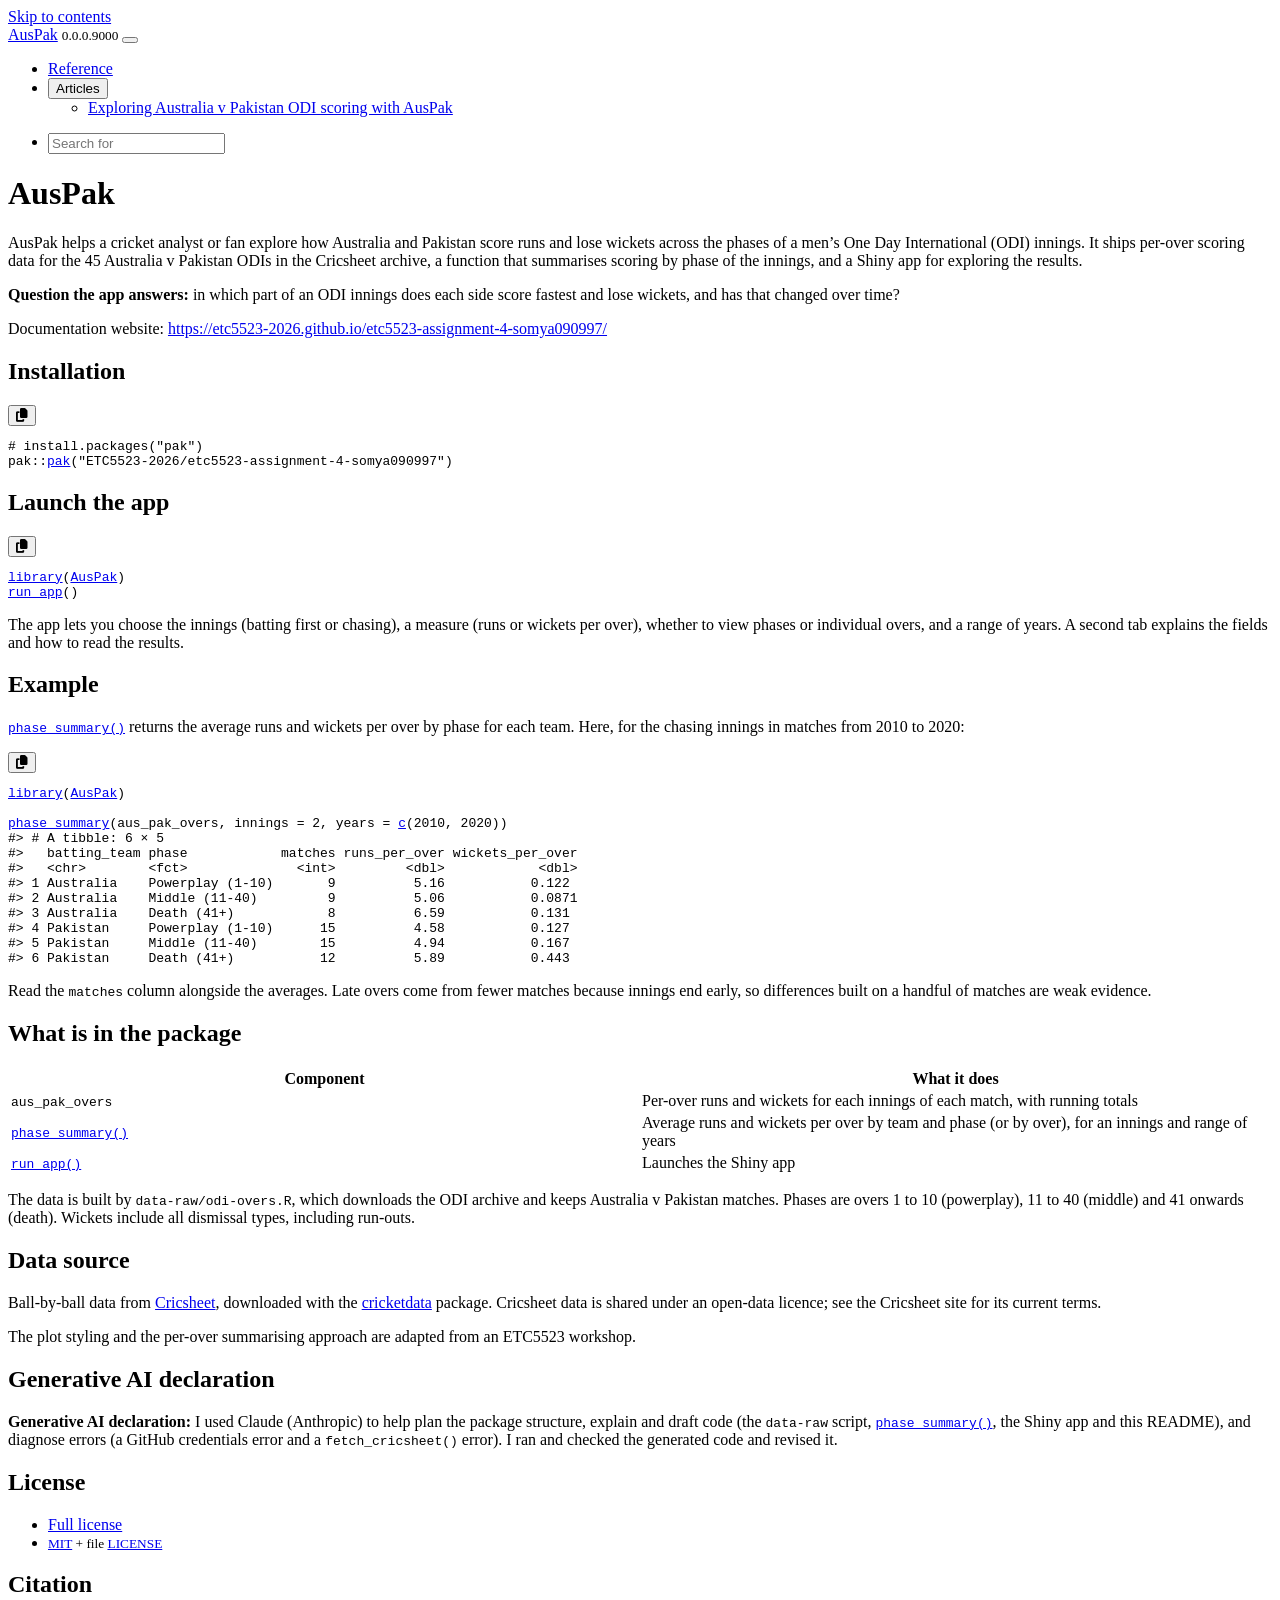
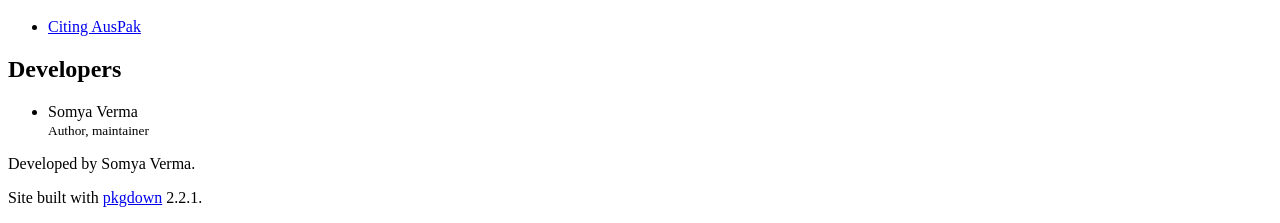
==== index.html @ 24e275f2 "Deploying to gh-pages from @ ETC5523-2026/etc5523-assignment-4-somya090997@083592e23fb018152711453fd" ====
<!DOCTYPE html>
<!-- Generated by pkgdown: do not edit by hand --><html lang="en">
<head>
<meta charset="UTF-8">
<meta http-equiv="X-UA-Compatible" content="IE=edge">
<meta name="viewport" content="width=device-width, initial-scale=1, shrink-to-fit=no">
<title>Explore Australia v Pakistan One Day International Cricket • AusPak</title>
<script src="deps/jquery-3.6.0/jquery-3.6.0.min.js"></script><meta name="viewport" content="width=device-width, initial-scale=1, shrink-to-fit=no">
<link href="deps/bootstrap-5.3.8/bootstrap.min.css" rel="stylesheet">
<script src="deps/bootstrap-5.3.8/bootstrap.bundle.min.js"></script><link href="deps/font-awesome-6.5.2/css/all.min.css" rel="stylesheet">
<link href="deps/font-awesome-6.5.2/css/v4-shims.min.css" rel="stylesheet">
<script src="deps/headroom-0.11.0/headroom.min.js"></script><script src="deps/headroom-0.11.0/jQuery.headroom.min.js"></script><script src="deps/bootstrap-toc-1.0.1/bootstrap-toc.min.js"></script><script src="deps/clipboard.js-2.0.11/clipboard.min.js"></script><script src="deps/search-1.0.0/autocomplete.jquery.min.js"></script><script src="deps/search-1.0.0/fuse.min.js"></script><script src="deps/search-1.0.0/mark.min.js"></script><!-- pkgdown --><script src="pkgdown.js"></script><meta property="og:title" content="Explore Australia v Pakistan One Day International Cricket">
<meta name="description" content="Provides per-over scoring data for men's one-day internationals between Australia and Pakistan, a function that summarises runs and wickets by phase of an innings, and a Shiny app for comparing the two teams.">
<meta property="og:description" content="Provides per-over scoring data for men's one-day internationals between Australia and Pakistan, a function that summarises runs and wickets by phase of an innings, and a Shiny app for comparing the two teams.">
</head>
<body>
    <a href="#main" class="visually-hidden-focusable">Skip to contents</a>


    <nav class="navbar navbar-expand-lg fixed-top bg-light" data-bs-theme="light" aria-label="Site navigation"><div class="container">

    <a class="navbar-brand me-2" href="index.html">AusPak</a>

    <small class="nav-text text-muted me-auto" data-bs-toggle="tooltip" data-bs-placement="bottom" title="">0.0.0.9000</small>


    <button class="navbar-toggler" type="button" data-bs-toggle="collapse" data-bs-target="#navbar" aria-controls="navbar" aria-expanded="false" aria-label="Toggle navigation">
      <span class="navbar-toggler-icon"></span>
    </button>

    <div id="navbar" class="collapse navbar-collapse ms-3">
      <ul class="navbar-nav me-auto">
<li class="nav-item"><a class="nav-link" href="reference/index.html">Reference</a></li>
<li class="nav-item dropdown">
  <button class="nav-link dropdown-toggle" type="button" id="dropdown-articles" data-bs-toggle="dropdown" aria-expanded="false" aria-haspopup="true">Articles</button>
  <ul class="dropdown-menu" aria-labelledby="dropdown-articles">
<li><a class="dropdown-item" href="articles/explore-aus-pak.html">Exploring Australia v Pakistan ODI scoring with AusPak</a></li>
  </ul>
</li>
      </ul>
<ul class="navbar-nav">
<li class="nav-item"><form class="form-inline" role="search">
 <input class="form-control" type="search" name="search-input" id="search-input" autocomplete="off" aria-label="Search site" placeholder="Search for" data-search-index="search.json">
</form></li>
      </ul>
</div>


  </div>
</nav><div class="container template-home">
<div class="row">
  <main id="main" class="col-md-9"><div class="section level1">
<div class="page-header"><h1 id="auspak">AusPak<a class="anchor" aria-label="anchor" href="#auspak"></a>
</h1></div>
<p>AusPak helps a cricket analyst or fan explore how Australia and Pakistan score runs and lose wickets across the phases of a men’s One Day International (ODI) innings. It ships per-over scoring data for the 45 Australia v Pakistan ODIs in the Cricsheet archive, a function that summarises scoring by phase of the innings, and a Shiny app for exploring the results.</p>
<p><strong>Question the app answers:</strong> in which part of an ODI innings does each side score fastest and lose wickets, and has that changed over time?</p>
<p>Documentation website: <a href="https://etc5523-2026.github.io/etc5523-assignment-4-somya090997/" class="uri">https://etc5523-2026.github.io/etc5523-assignment-4-somya090997/</a></p>
<div class="section level2">
<h2 id="installation">Installation<a class="anchor" aria-label="anchor" href="#installation"></a>
</h2>
<div class="sourceCode" id="cb1"><pre class="downlit sourceCode r">
<code class="sourceCode R"><span><span class="co"># install.packages("pak")</span></span>
<span><span class="fu">pak</span><span class="fu">::</span><span class="fu"><a href="https://pak.r-lib.org/reference/pak.html" class="external-link">pak</a></span><span class="op">(</span><span class="st">"ETC5523-2026/etc5523-assignment-4-somya090997"</span><span class="op">)</span></span></code></pre></div>
</div>
<div class="section level2">
<h2 id="launch-the-app">Launch the app<a class="anchor" aria-label="anchor" href="#launch-the-app"></a>
</h2>
<div class="sourceCode" id="cb2"><pre class="downlit sourceCode r">
<code class="sourceCode R"><span><span class="kw"><a href="https://rdrr.io/r/base/library.html" class="external-link">library</a></span><span class="op">(</span><span class="va"><a href="https://etc5523-2026.github.io/etc5523-assignment-4-somya090997/">AusPak</a></span><span class="op">)</span></span>
<span><span class="fu"><a href="reference/run_app.html">run_app</a></span><span class="op">(</span><span class="op">)</span></span></code></pre></div>
<p>The app lets you choose the innings (batting first or chasing), a measure (runs or wickets per over), whether to view phases or individual overs, and a range of years. A second tab explains the fields and how to read the results.</p>
</div>
<div class="section level2">
<h2 id="example">Example<a class="anchor" aria-label="anchor" href="#example"></a>
</h2>
<p><code><a href="reference/phase_summary.html">phase_summary()</a></code> returns the average runs and wickets per over by phase for each team. Here, for the chasing innings in matches from 2010 to 2020:</p>
<div class="sourceCode" id="cb3"><pre class="downlit sourceCode r">
<code class="sourceCode R"><span><span class="kw"><a href="https://rdrr.io/r/base/library.html" class="external-link">library</a></span><span class="op">(</span><span class="va"><a href="https://etc5523-2026.github.io/etc5523-assignment-4-somya090997/">AusPak</a></span><span class="op">)</span></span>
<span></span>
<span><span class="fu"><a href="reference/phase_summary.html">phase_summary</a></span><span class="op">(</span><span class="va">aus_pak_overs</span>, innings <span class="op">=</span> <span class="fl">2</span>, years <span class="op">=</span> <span class="fu"><a href="https://rdrr.io/r/base/c.html" class="external-link">c</a></span><span class="op">(</span><span class="fl">2010</span>, <span class="fl">2020</span><span class="op">)</span><span class="op">)</span></span>
<span><span class="co">#&gt; # A tibble: 6 × 5</span></span>
<span><span class="co">#&gt;   batting_team phase            matches runs_per_over wickets_per_over</span></span>
<span><span class="co">#&gt;   &lt;chr&gt;        &lt;fct&gt;              &lt;int&gt;         &lt;dbl&gt;            &lt;dbl&gt;</span></span>
<span><span class="co">#&gt; 1 Australia    Powerplay (1-10)       9          5.16           0.122 </span></span>
<span><span class="co">#&gt; 2 Australia    Middle (11-40)         9          5.06           0.0871</span></span>
<span><span class="co">#&gt; 3 Australia    Death (41+)            8          6.59           0.131 </span></span>
<span><span class="co">#&gt; 4 Pakistan     Powerplay (1-10)      15          4.58           0.127 </span></span>
<span><span class="co">#&gt; 5 Pakistan     Middle (11-40)        15          4.94           0.167 </span></span>
<span><span class="co">#&gt; 6 Pakistan     Death (41+)           12          5.89           0.443</span></span></code></pre></div>
<p>Read the <code>matches</code> column alongside the averages. Late overs come from fewer matches because innings end early, so differences built on a handful of matches are weak evidence.</p>
</div>
<div class="section level2">
<h2 id="what-is-in-the-package">What is in the package<a class="anchor" aria-label="anchor" href="#what-is-in-the-package"></a>
</h2>
<table class="table">
<colgroup>
<col width="50%">
<col width="50%">
</colgroup>
<thead><tr>
<th>Component</th>
<th>What it does</th>
</tr></thead>
<tbody>
<tr>
<td><code>aus_pak_overs</code></td>
<td>Per-over runs and wickets for each innings of each match, with running totals</td>
</tr>
<tr>
<td><code><a href="reference/phase_summary.html">phase_summary()</a></code></td>
<td>Average runs and wickets per over by team and phase (or by over), for an innings and range of years</td>
</tr>
<tr>
<td><code><a href="reference/run_app.html">run_app()</a></code></td>
<td>Launches the Shiny app</td>
</tr>
</tbody>
</table>
<p>The data is built by <code>data-raw/odi-overs.R</code>, which downloads the ODI archive and keeps Australia v Pakistan matches. Phases are overs 1 to 10 (powerplay), 11 to 40 (middle) and 41 onwards (death). Wickets include all dismissal types, including run-outs.</p>
</div>
<div class="section level2">
<h2 id="data-source">Data source<a class="anchor" aria-label="anchor" href="#data-source"></a>
</h2>
<p>Ball-by-ball data from <a href="https://cricsheet.org" class="external-link">Cricsheet</a>, downloaded with the <a href="https://pkg.robjhyndman.com/cricketdata/" class="external-link">cricketdata</a> package. Cricsheet data is shared under an open-data licence; see the Cricsheet site for its current terms.</p>
<p>The plot styling and the per-over summarising approach are adapted from an ETC5523 workshop.</p>
</div>
<div class="section level2">
<h2 id="generative-ai-declaration">Generative AI declaration<a class="anchor" aria-label="anchor" href="#generative-ai-declaration"></a>
</h2>
<p><strong>Generative AI declaration:</strong> I used Claude (Anthropic) to help plan the package structure, explain and draft code (the <code>data-raw</code> script, <code><a href="reference/phase_summary.html">phase_summary()</a></code>, the Shiny app and this README), and diagnose errors (a GitHub credentials error and a <code>fetch_cricsheet()</code> error). I ran and checked the generated code and revised it.</p>
</div>
</div>
  </main><aside class="col-md-3"><div class="license">
<h2 data-toc-skip>License</h2>
<ul class="list-unstyled">
<li><a href="LICENSE.html">Full license</a></li>
<li><small><a href="https://opensource.org/licenses/mit-license.php" class="external-link">MIT</a> + file <a href="LICENSE-text.html">LICENSE</a></small></li>
</ul>
</div>


<div class="citation">
<h2 data-toc-skip>Citation</h2>
<ul class="list-unstyled">
<li><a href="authors.html#citation">Citing AusPak</a></li>
</ul>
</div>

<div class="developers">
<h2 data-toc-skip>Developers</h2>
<ul class="list-unstyled">
<li>Somya Verma <br><small class="roles"> Author, maintainer </small>   </li>
</ul>
</div>



  </aside>
</div>


    <footer><div class="pkgdown-footer-left">
  <p>Developed by Somya Verma.</p>
</div>

<div class="pkgdown-footer-right">
  <p>Site built with <a href="https://pkgdown.r-lib.org/" class="external-link">pkgdown</a> 2.2.1.</p>
</div>

    </footer>
</div>





  </body>
</html>
---- deps/font-awesome-6.5.2/css/v4-shims.min.css ----
/*!
 * Font Awesome Free 6.5.2 by @fontawesome - https://fontawesome.com
 * License - https://fontawesome.com/license/free (Icons: CC BY 4.0, Fonts: SIL OFL 1.1, Code: MIT License)
 * Copyright 2024 Fonticons, Inc.
 */
.fa.fa-glass:before{content:"\f000"}.fa.fa-envelope-o{font-family:"Font Awesome 6 Free";font-weight:400}.fa.fa-envelope-o:before{content:"\f0e0"}.fa.fa-star-o{font-family:"Font Awesome 6 Free";font-weight:400}.fa.fa-star-o:before{content:"\f005"}.fa.fa-close:before,.fa.fa-remove:before{content:"\f00d"}.fa.fa-gear:before{content:"\f013"}.fa.fa-trash-o{font-family:"Font Awesome 6 Free";font-weight:400}.fa.fa-trash-o:before{content:"\f2ed"}.fa.fa-home:before{content:"\f015"}.fa.fa-file-o{font-family:"Font Awesome 6 Free";font-weight:400}.fa.fa-file-o:before{content:"\f15b"}.fa.fa-clock-o{font-family:"Font Awesome 6 Free";font-weight:400}.fa.fa-clock-o:before{content:"\f017"}.fa.fa-arrow-circle-o-down{font-family:"Font Awesome 6 Free";font-weight:400}.fa.fa-arrow-circle-o-down:before{content:"\f358"}.fa.fa-arrow-circle-o-up{font-family:"Font Awesome 6 Free";font-weight:400}.fa.fa-arrow-circle-o-up:before{content:"\f35b"}.fa.fa-play-circle-o{font-family:"Font Awesome 6 Free";font-weight:400}.fa.fa-play-circle-o:before{content:"\f144"}.fa.fa-repeat:before,.fa.fa-rotate-right:before{content:"\f01e"}.fa.fa-refresh:before{content:"\f021"}.fa.fa-list-alt{font-family:"Font Awesome 6 Free";font-weight:400}.fa.fa-list-alt:before{content:"\f022"}.fa.fa-dedent:before{content:"\f03b"}.fa.fa-video-camera:before{content:"\f03d"}.fa.fa-picture-o{font-family:"Font Awesome 6 Free";font-weight:400}.fa.fa-picture-o:before{content:"\f03e"}.fa.fa-photo{font-family:"Font Awesome 6 Free";font-weight:400}.fa.fa-photo:before{content:"\f03e"}.fa.fa-image{font-family:"Font Awesome 6 Free";font-weight:400}.fa.fa-image:before{content:"\f03e"}.fa.fa-map-marker:before{content:"\f3c5"}.fa.fa-pencil-square-o{font-family:"Font Awesome 6 Free";font-weight:400}.fa.fa-pencil-square-o:before{content:"\f044"}.fa.fa-edit{font-family:"Font Awesome 6 Free";font-weight:400}.fa.fa-edit:before{content:"\f044"}.fa.fa-share-square-o:before{content:"\f14d"}.fa.fa-check-square-o{font-family:"Font Awesome 6 Free";font-weight:400}.fa.fa-check-square-o:before{content:"\f14a"}.fa.fa-arrows:before{content:"\f0b2"}.fa.fa-times-circle-o{font-family:"Font Awesome 6 Free";font-weight:400}.fa.fa-times-circle-o:before{content:"\f057"}.fa.fa-check-circle-o{font-family:"Font Awesome 6 Free";font-weight:400}.fa.fa-check-circle-o:before{content:"\f058"}.fa.fa-mail-forward:before{content:"\f064"}.fa.fa-expand:before{content:"\f424"}.fa.fa-compress:before{content:"\f422"}.fa.fa-eye,.fa.fa-eye-slash{font-family:"Font Awesome 6 Free";font-weight:400}.fa.fa-warning:before{content:"\f071"}.fa.fa-calendar:before{content:"\f073"}.fa.fa-arrows-v:before{content:"\f338"}.fa.fa-arrows-h:before{content:"\f337"}.fa.fa-bar-chart-o:before,.fa.fa-bar-chart:before{content:"\e0e3"}.fa.fa-twitter-square{font-family:"Font Awesome 6 Brands";font-weight:400}.fa.fa-twitter-square:before{content:"\f081"}.fa.fa-facebook-square{font-family:"Font Awesome 6 Brands";font-weight:400}.fa.fa-facebook-square:before{content:"\f082"}.fa.fa-gears:before{content:"\f085"}.fa.fa-thumbs-o-up{font-family:"Font Awesome 6 Free";font-weight:400}.fa.fa-thumbs-o-up:before{content:"\f164"}.fa.fa-thumbs-o-down{font-family:"Font Awesome 6 Free";font-weight:400}.fa.fa-thumbs-o-down:before{content:"\f165"}.fa.fa-heart-o{font-family:"Font Awesome 6 Free";font-weight:400}.fa.fa-heart-o:before{content:"\f004"}.fa.fa-sign-out:before{content:"\f2f5"}.fa.fa-linkedin-square{font-family:"Font Awesome 6 Brands";font-weight:400}.fa.fa-linkedin-square:before{content:"\f08c"}.fa.fa-thumb-tack:before{content:"\f08d"}.fa.fa-external-link:before{content:"\f35d"}.fa.fa-sign-in:before{content:"\f2f6"}.fa.fa-github-square{font-family:"Font Awesome 6 Brands";font-weight:400}.fa.fa-github-square:before{content:"\f092"}.fa.fa-lemon-o{font-family:"Font Awesome 6 Free";font-weight:400}.fa.fa-lemon-o:before{content:"\f094"}.fa.fa-square-o{font-family:"Font Awesome 6 Free";font-weight:400}.fa.fa-square-o:before{content:"\f0c8"}.fa.fa-bookmark-o{font-family:"Font Awesome 6 Free";font-weight:400}.fa.fa-bookmark-o:before{content:"\f02e"}.fa.fa-facebook,.fa.fa-twitter{font-family:"Font Awesome 6 Brands";font-weight:400}.fa.fa-facebook:before{content:"\f39e"}.fa.fa-facebook-f{font-family:"Font Awesome 6 Brands";font-weight:400}.fa.fa-facebook-f:before{content:"\f39e"}.fa.fa-github{font-family:"Font Awesome 6 Brands";font-weight:400}.fa.fa-credit-card{font-family:"Font Awesome 6 Free";font-weight:400}.fa.fa-feed:before{content:"\f09e"}.fa.fa-hdd-o{font-family:"Font Awesome 6 Free";font-weight:400}.fa.fa-hdd-o:before{content:"\f0a0"}.fa.fa-hand-o-right{font-family:"Font Awesome 6 Free";font-weight:400}.fa.fa-hand-o-right:before{content:"\f0a4"}.fa.fa-hand-o-left{font-family:"Font Awesome 6 Free";font-weight:400}.fa.fa-hand-o-left:before{content:"\f0a5"}.fa.fa-hand-o-up{font-family:"Font Awesome 6 Free";font-weight:400}.fa.fa-hand-o-up:before{content:"\f0a6"}.fa.fa-hand-o-down{font-family:"Font Awesome 6 Free";font-weight:400}.fa.fa-hand-o-down:before{content:"\f0a7"}.fa.fa-globe:before{content:"\f57d"}.fa.fa-tasks:before{content:"\f828"}.fa.fa-arrows-alt:before{content:"\f31e"}.fa.fa-group:before{content:"\f0c0"}.fa.fa-chain:before{content:"\f0c1"}.fa.fa-cut:before{content:"\f0c4"}.fa.fa-files-o{font-family:"Font Awesome 6 Free";font-weight:400}.fa.fa-files-o:before{content:"\f0c5"}.fa.fa-floppy-o{font-family:"Font Awesome 6 Free";font-weight:400}.fa.fa-floppy-o:before{content:"\f0c7"}.fa.fa-save{font-family:"Font Awesome 6 Free";font-weight:400}.fa.fa-save:before{content:"\f0c7"}.fa.fa-navicon:before,.fa.fa-reorder:before{content:"\f0c9"}.fa.fa-magic:before{content:"\e2ca"}.fa.fa-pinterest,.fa.fa-pinterest-square{font-family:"Font Awesome 6 Brands";font-weight:400}.fa.fa-pinterest-square:before{content:"\f0d3"}.fa.fa-google-plus-square{font-family:"Font Awesome 6 Brands";font-weight:400}.fa.fa-google-plus-square:before{content:"\f0d4"}.fa.fa-google-plus{font-family:"Font Awesome 6 Brands";font-weight:400}.fa.fa-google-plus:before{content:"\f0d5"}.fa.fa-money:before{content:"\f3d1"}.fa.fa-unsorted:before{content:"\f0dc"}.fa.fa-sort-desc:before{content:"\f0dd"}.fa.fa-sort-asc:before{content:"\f0de"}.fa.fa-linkedin{font-family:"Font Awesome 6 Brands";font-weight:400}.fa.fa-linkedin:before{content:"\f0e1"}.fa.fa-rotate-left:before{content:"\f0e2"}.fa.fa-legal:before{content:"\f0e3"}.fa.fa-dashboard:before,.fa.fa-tachometer:before{content:"\f625"}.fa.fa-comment-o{font-family:"Font Awesome 6 Free";font-weight:400}.fa.fa-comment-o:before{content:"\f075"}.fa.fa-comments-o{font-family:"Font Awesome 6 Free";font-weight:400}.fa.fa-comments-o:before{content:"\f086"}.fa.fa-flash:before{content:"\f0e7"}.fa.fa-clipboard:before{content:"\f0ea"}.fa.fa-lightbulb-o{font-family:"Font Awesome 6 Free";font-weight:400}.fa.fa-lightbulb-o:before{content:"\f0eb"}.fa.fa-exchange:before{content:"\f362"}.fa.fa-cloud-download:before{content:"\f0ed"}.fa.fa-cloud-upload:before{content:"\f0ee"}.fa.fa-bell-o{font-family:"Font Awesome 6 Free";font-weight:400}.fa.fa-bell-o:before{content:"\f0f3"}.fa.fa-cutlery:before{content:"\f2e7"}.fa.fa-file-text-o{font-family:"Font Awesome 6 Free";font-weight:400}.fa.fa-file-text-o:before{content:"\f15c"}.fa.fa-building-o{font-family:"Font Awesome 6 Free";font-weight:400}.fa.fa-building-o:before{content:"\f1ad"}.fa.fa-hospital-o{font-family:"Font Awesome 6 Free";font-weight:400}.fa.fa-hospital-o:before{content:"\f0f8"}.fa.fa-tablet:before{content:"\f3fa"}.fa.fa-mobile-phone:before,.fa.fa-mobile:before{content:"\f3cd"}.fa.fa-circle-o{font-family:"Font Awesome 6 Free";font-weight:400}.fa.fa-circle-o:before{content:"\f111"}.fa.fa-mail-reply:before{content:"\f3e5"}.fa.fa-github-alt{font-family:"Font Awesome 6 Brands";font-weight:400}.fa.fa-folder-o{font-family:"Font Awesome 6 Free";font-weight:400}.fa.fa-folder-o:before{content:"\f07b"}.fa.fa-folder-open-o{font-family:"Font Awesome 6 Free";font-weight:400}.fa.fa-folder-open-o:before{content:"\f07c"}.fa.fa-smile-o{font-family:"Font Awesome 6 Free";font-weight:400}.fa.fa-smile-o:before{content:"\f118"}.fa.fa-frown-o{font-family:"Font Awesome 6 Free";font-weight:400}.fa.fa-frown-o:before{content:"\f119"}.fa.fa-meh-o{font-family:"Font Awesome 6 Free";font-weight:400}.fa.fa-meh-o:before{content:"\f11a"}.fa.fa-keyboard-o{font-family:"Font Awesome 6 Free";font-weight:400}.fa.fa-keyboard-o:before{content:"\f11c"}.fa.fa-flag-o{font-family:"Font Awesome 6 Free";font-weight:400}.fa.fa-flag-o:before{content:"\f024"}.fa.fa-mail-reply-all:before{content:"\f122"}.fa.fa-star-half-o{font-family:"Font Awesome 6 Free";font-weight:400}.fa.fa-star-half-o:before{content:"\f5c0"}.fa.fa-star-half-empty{font-family:"Font Awesome 6 Free";font-weight:400}.fa.fa-star-half-empty:before{content:"\f5c0"}.fa.fa-star-half-full{font-family:"Font Awesome 6 Free";font-weight:400}.fa.fa-star-half-full:before{content:"\f5c0"}.fa.fa-code-fork:before{content:"\f126"}.fa.fa-chain-broken:before,.fa.fa-unlink:before{content:"\f127"}.fa.fa-calendar-o{font-family:"Font Awesome 6 Free";font-weight:400}.fa.fa-calendar-o:before{content:"\f133"}.fa.fa-css3,.fa.fa-html5,.fa.fa-maxcdn{font-family:"Font Awesome 6 Brands";font-weight:400}.fa.fa-unlock-alt:before{content:"\f09c"}.fa.fa-minus-square-o{font-family:"Font Awesome 6 Free";font-weight:400}.fa.fa-minus-square-o:before{content:"\f146"}.fa.fa-level-up:before{content:"\f3bf"}.fa.fa-level-down:before{content:"\f3be"}.fa.fa-pencil-square:before{content:"\f14b"}.fa.fa-external-link-square:before{content:"\f360"}.fa.fa-compass{font-family:"Font Awesome 6 Free";font-weight:400}.fa.fa-caret-square-o-down{font-family:"Font Awesome 6 Free";font-weight:400}.fa.fa-caret-square-o-down:before{content:"\f150"}.fa.fa-toggle-down{font-family:"Font Awesome 6 Free";font-weight:400}.fa.fa-toggle-down:before{content:"\f150"}.fa.fa-caret-square-o-up{font-family:"Font Awesome 6 Free";font-weight:400}.fa.fa-caret-square-o-up:before{content:"\f151"}.fa.fa-toggle-up{font-family:"Font Awesome 6 Free";font-weight:400}.fa.fa-toggle-up:before{content:"\f151"}.fa.fa-caret-square-o-right{font-family:"Font Awesome 6 Free";font-weight:400}.fa.fa-caret-square-o-right:before{content:"\f152"}.fa.fa-toggle-right{font-family:"Font Awesome 6 Free";font-weight:400}.fa.fa-toggle-right:before{content:"\f152"}.fa.fa-eur:before,.fa.fa-euro:before{content:"\f153"}.fa.fa-gbp:before{content:"\f154"}.fa.fa-dollar:before,.fa.fa-usd:before{content:"\24"}.fa.fa-inr:before,.fa.fa-rupee:before{content:"\e1bc"}.fa.fa-cny:before,.fa.fa-jpy:before,.fa.fa-rmb:before,.fa.fa-yen:before{content:"\f157"}.fa.fa-rouble:before,.fa.fa-rub:before,.fa.fa-ruble:before{content:"\f158"}.fa.fa-krw:before,.fa.fa-won:before{content:"\f159"}.fa.fa-bitcoin,.fa.fa-btc{font-family:"Font Awesome 6 Brands";font-weight:400}.fa.fa-bitcoin:before{content:"\f15a"}.fa.fa-file-text:before{content:"\f15c"}.fa.fa-sort-alpha-asc:before{content:"\f15d"}.fa.fa-sort-alpha-desc:before{content:"\f881"}.fa.fa-sort-amount-asc:before{content:"\f884"}.fa.fa-sort-amount-desc:before{content:"\f160"}.fa.fa-sort-numeric-asc:before{content:"\f162"}.fa.fa-sort-numeric-desc:before{content:"\f886"}.fa.fa-youtube-square{font-family:"Font Awesome 6 Brands";font-weight:400}.fa.fa-youtube-square:before{content:"\f431"}.fa.fa-xing,.fa.fa-xing-square,.fa.fa-youtube{font-family:"Font Awesome 6 Brands";font-weight:400}.fa.fa-xing-square:before{content:"\f169"}.fa.fa-youtube-play{font-family:"Font Awesome 6 Brands";font-weight:400}.fa.fa-youtube-play:before{content:"\f167"}.fa.fa-adn,.fa.fa-bitbucket,.fa.fa-bitbucket-square,.fa.fa-dropbox,.fa.fa-flickr,.fa.fa-instagram,.fa.fa-stack-overflow{font-family:"Font Awesome 6 Brands";font-weight:400}.fa.fa-bitbucket-square:before{content:"\f171"}.fa.fa-tumblr,.fa.fa-tumblr-square{font-family:"Font Awesome 6 Brands";font-weight:400}.fa.fa-tumblr-square:before{content:"\f174"}.fa.fa-long-arrow-down:before{content:"\f309"}.fa.fa-long-arrow-up:before{content:"\f30c"}.fa.fa-long-arrow-left:before{content:"\f30a"}.fa.fa-long-arrow-right:before{content:"\f30b"}.fa.fa-android,.fa.fa-apple,.fa.fa-dribbble,.fa.fa-foursquare,.fa.fa-gittip,.fa.fa-gratipay,.fa.fa-linux,.fa.fa-skype,.fa.fa-trello,.fa.fa-windows{font-family:"Font Awesome 6 Brands";font-weight:400}.fa.fa-gittip:before{content:"\f184"}.fa.fa-sun-o{font-family:"Font Awesome 6 Free";font-weight:400}.fa.fa-sun-o:before{content:"\f185"}.fa.fa-moon-o{font-family:"Font Awesome 6 Free";font-weight:400}.fa.fa-moon-o:before{content:"\f186"}.fa.fa-pagelines,.fa.fa-renren,.fa.fa-stack-exchange,.fa.fa-vk,.fa.fa-weibo{font-family:"Font Awesome 6 Brands";font-weight:400}.fa.fa-arrow-circle-o-right{font-family:"Font Awesome 6 Free";font-weight:400}.fa.fa-arrow-circle-o-right:before{content:"\f35a"}.fa.fa-arrow-circle-o-left{font-family:"Font Awesome 6 Free";font-weight:400}.fa.fa-arrow-circle-o-left:before{content:"\f359"}.fa.fa-caret-square-o-left{font-family:"Font Awesome 6 Free";font-weight:400}.fa.fa-caret-square-o-left:before{content:"\f191"}.fa.fa-toggle-left{font-family:"Font Awesome 6 Free";font-weight:400}.fa.fa-toggle-left:before{content:"\f191"}.fa.fa-dot-circle-o{font-family:"Font Awesome 6 Free";font-weight:400}.fa.fa-dot-circle-o:before{content:"\f192"}.fa.fa-vimeo-square{font-family:"Font Awesome 6 Brands";font-weight:400}.fa.fa-vimeo-square:before{content:"\f194"}.fa.fa-try:before,.fa.fa-turkish-lira:before{content:"\e2bb"}.fa.fa-plus-square-o{font-family:"Font Awesome 6 Free";font-weight:400}.fa.fa-plus-square-o:before{content:"\f0fe"}.fa.fa-openid,.fa.fa-slack,.fa.fa-wordpress{font-family:"Font Awesome 6 Brands";font-weight:400}.fa.fa-bank:before,.fa.fa-institution:before{content:"\f19c"}.fa.fa-mortar-board:before{content:"\f19d"}.fa.fa-google,.fa.fa-reddit,.fa.fa-reddit-square,.fa.fa-yahoo{font-family:"Font Awesome 6 Brands";font-weight:400}.fa.fa-reddit-square:before{content:"\f1a2"}.fa.fa-behance,.fa.fa-behance-square,.fa.fa-delicious,.fa.fa-digg,.fa.fa-drupal,.fa.fa-joomla,.fa.fa-pied-piper-alt,.fa.fa-pied-piper-pp,.fa.fa-stumbleupon,.fa.fa-stumbleupon-circle{font-family:"Font Awesome 6 Brands";font-weight:400}.fa.fa-behance-square:before{content:"\f1b5"}.fa.fa-steam,.fa.fa-steam-square{font-family:"Font Awesome 6 Brands";font-weight:400}.fa.fa-steam-square:before{content:"\f1b7"}.fa.fa-automobile:before{content:"\f1b9"}.fa.fa-cab:before{content:"\f1ba"}.fa.fa-deviantart,.fa.fa-soundcloud,.fa.fa-spotify{font-family:"Font Awesome 6 Brands";font-weight:400}.fa.fa-file-pdf-o{font-family:"Font Awesome 6 Free";font-weight:400}.fa.fa-file-pdf-o:before{content:"\f1c1"}.fa.fa-file-word-o{font-family:"Font Awesome 6 Free";font-weight:400}.fa.fa-file-word-o:before{content:"\f1c2"}.fa.fa-file-excel-o{font-family:"Font Awesome 6 Free";font-weight:400}.fa.fa-file-excel-o:before{content:"\f1c3"}.fa.fa-file-powerpoint-o{font-family:"Font Awesome 6 Free";font-weight:400}.fa.fa-file-powerpoint-o:before{content:"\f1c4"}.fa.fa-file-image-o{font-family:"Font Awesome 6 Free";font-weight:400}.fa.fa-file-image-o:before{content:"\f1c5"}.fa.fa-file-photo-o{font-family:"Font Awesome 6 Free";font-weight:400}.fa.fa-file-photo-o:before{content:"\f1c5"}.fa.fa-file-picture-o{font-family:"Font Awesome 6 Free";font-weight:400}.fa.fa-file-picture-o:before{content:"\f1c5"}.fa.fa-file-archive-o{font-family:"Font Awesome 6 Free";font-weight:400}.fa.fa-file-archive-o:before{content:"\f1c6"}.fa.fa-file-zip-o{font-family:"Font Awesome 6 Free";font-weight:400}.fa.fa-file-zip-o:before{content:"\f1c6"}.fa.fa-file-audio-o{font-family:"Font Awesome 6 Free";font-weight:400}.fa.fa-file-audio-o:before{content:"\f1c7"}.fa.fa-file-sound-o{font-family:"Font Awesome 6 Free";font-weight:400}.fa.fa-file-sound-o:before{content:"\f1c7"}.fa.fa-file-video-o{font-family:"Font Awesome 6 Free";font-weight:400}.fa.fa-file-video-o:before{content:"\f1c8"}.fa.fa-file-movie-o{font-family:"Font Awesome 6 Free";font-weight:400}.fa.fa-file-movie-o:before{content:"\f1c8"}.fa.fa-file-code-o{font-family:"Font Awesome 6 Free";font-weight:400}.fa.fa-file-code-o:before{content:"\f1c9"}.fa.fa-codepen,.fa.fa-jsfiddle,.fa.fa-vine{font-family:"Font Awesome 6 Brands";font-weight:400}.fa.fa-life-bouy:before,.fa.fa-life-buoy:before,.fa.fa-life-saver:before,.fa.fa-support:before{content:"\f1cd"}.fa.fa-circle-o-notch:before{content:"\f1ce"}.fa.fa-ra,.fa.fa-rebel{font-family:"Font Awesome 6 Brands";font-weight:400}.fa.fa-ra:before{content:"\f1d0"}.fa.fa-resistance{font-family:"Font Awesome 6 Brands";font-weight:400}.fa.fa-resistance:before{content:"\f1d0"}.fa.fa-empire,.fa.fa-ge{font-family:"Font Awesome 6 Brands";font-weight:400}.fa.fa-ge:before{content:"\f1d1"}.fa.fa-git-square{font-family:"Font Awesome 6 Brands";font-weight:400}.fa.fa-git-square:before{content:"\f1d2"}.fa.fa-git,.fa.fa-hacker-news,.fa.fa-y-combinator-square{font-family:"Font Awesome 6 Brands";font-weight:400}.fa.fa-y-combinator-square:before{content:"\f1d4"}.fa.fa-yc-square{font-family:"Font Awesome 6 Brands";font-weight:400}.fa.fa-yc-square:before{content:"\f1d4"}.fa.fa-qq,.fa.fa-tencent-weibo,.fa.fa-wechat,.fa.fa-weixin{font-family:"Font Awesome 6 Brands";font-weight:400}.fa.fa-wechat:before{content:"\f1d7"}.fa.fa-send:before{content:"\f1d8"}.fa.fa-paper-plane-o{font-family:"Font Awesome 6 Free";font-weight:400}.fa.fa-paper-plane-o:before{content:"\f1d8"}.fa.fa-send-o{font-family:"Font Awesome 6 Free";font-weight:400}.fa.fa-send-o:before{content:"\f1d8"}.fa.fa-circle-thin{font-family:"Font Awesome 6 Free";font-weight:400}.fa.fa-circle-thin:before{content:"\f111"}.fa.fa-header:before{content:"\f1dc"}.fa.fa-futbol-o{font-family:"Font Awesome 6 Free";font-weight:400}.fa.fa-futbol-o:before{content:"\f1e3"}.fa.fa-soccer-ball-o{font-family:"Font Awesome 6 Free";font-weight:400}.fa.fa-soccer-ball-o:before{content:"\f1e3"}.fa.fa-slideshare,.fa.fa-twitch,.fa.fa-yelp{font-family:"Font Awesome 6 Brands";font-weight:400}.fa.fa-newspaper-o{font-family:"Font Awesome 6 Free";font-weight:400}.fa.fa-newspaper-o:before{content:"\f1ea"}.fa.fa-cc-amex,.fa.fa-cc-discover,.fa.fa-cc-mastercard,.fa.fa-cc-paypal,.fa.fa-cc-stripe,.fa.fa-cc-visa,.fa.fa-google-wallet,.fa.fa-paypal{font-family:"Font Awesome 6 Brands";font-weight:400}.fa.fa-bell-slash-o{font-family:"Font Awesome 6 Free";font-weight:400}.fa.fa-bell-slash-o:before{content:"\f1f6"}.fa.fa-trash:before{content:"\f2ed"}.fa.fa-copyright{font-family:"Font Awesome 6 Free";font-weight:400}.fa.fa-eyedropper:before{content:"\f1fb"}.fa.fa-area-chart:before{content:"\f1fe"}.fa.fa-pie-chart:before{content:"\f200"}.fa.fa-line-chart:before{content:"\f201"}.fa.fa-lastfm,.fa.fa-lastfm-square{font-family:"Font Awesome 6 Brands";font-weight:400}.fa.fa-lastfm-square:before{content:"\f203"}.fa.fa-angellist,.fa.fa-ioxhost{font-family:"Font Awesome 6 Brands";font-weight:400}.fa.fa-cc{font-family:"Font Awesome 6 Free";font-weight:400}.fa.fa-cc:before{content:"\f20a"}.fa.fa-ils:before,.fa.fa-shekel:before,.fa.fa-sheqel:before{content:"\f20b"}.fa.fa-buysellads,.fa.fa-connectdevelop,.fa.fa-dashcube,.fa.fa-forumbee,.fa.fa-leanpub,.fa.fa-sellsy,.fa.fa-shirtsinbulk,.fa.fa-simplybuilt,.fa.fa-skyatlas{font-family:"Font Awesome 6 Brands";font-weight:400}.fa.fa-diamond{font-family:"Font Awesome 6 Free";font-weight:400}.fa.fa-diamond:before{content:"\f3a5"}.fa.fa-intersex:before,.fa.fa-transgender:before{content:"\f224"}.fa.fa-transgender-alt:before{content:"\f225"}.fa.fa-facebook-official{font-family:"Font Awesome 6 Brands";font-weight:400}.fa.fa-facebook-official:before{content:"\f09a"}.fa.fa-pinterest-p,.fa.fa-whatsapp{font-family:"Font Awesome 6 Brands";font-weight:400}.fa.fa-hotel:before{content:"\f236"}.fa.fa-medium,.fa.fa-viacoin,.fa.fa-y-combinator,.fa.fa-yc{font-family:"Font Awesome 6 Brands";font-weight:400}.fa.fa-yc:before{content:"\f23b"}.fa.fa-expeditedssl,.fa.fa-opencart,.fa.fa-optin-monster{font-family:"Font Awesome 6 Brands";font-weight:400}.fa.fa-battery-4:before,.fa.fa-battery:before{content:"\f240"}.fa.fa-battery-3:before{content:"\f241"}.fa.fa-battery-2:before{content:"\f242"}.fa.fa-battery-1:before{content:"\f243"}.fa.fa-battery-0:before{content:"\f244"}.fa.fa-object-group,.fa.fa-object-ungroup,.fa.fa-sticky-note-o{font-family:"Font Awesome 6 Free";font-weight:400}.fa.fa-sticky-note-o:before{content:"\f249"}.fa.fa-cc-diners-club,.fa.fa-cc-jcb{font-family:"Font Awesome 6 Brands";font-weight:400}.fa.fa-clone{font-family:"Font Awesome 6 Free";font-weight:400}.fa.fa-hourglass-o:before{content:"\f254"}.fa.fa-hourglass-1:before{content:"\f251"}.fa.fa-hourglass-2:before{content:"\f252"}.fa.fa-hourglass-3:before{content:"\f253"}.fa.fa-hand-rock-o{font-family:"Font Awesome 6 Free";font-weight:400}.fa.fa-hand-rock-o:before{content:"\f255"}.fa.fa-hand-grab-o{font-family:"Font Awesome 6 Free";font-weight:400}.fa.fa-hand-grab-o:before{content:"\f255"}.fa.fa-hand-paper-o{font-family:"Font Awesome 6 Free";font-weight:400}.fa.fa-hand-paper-o:before{content:"\f256"}.fa.fa-hand-stop-o{font-family:"Font Awesome 6 Free";font-weight:400}.fa.fa-hand-stop-o:before{content:"\f256"}.fa.fa-hand-scissors-o{font-family:"Font Awesome 6 Free";font-weight:400}.fa.fa-hand-scissors-o:before{content:"\f257"}.fa.fa-hand-lizard-o{font-family:"Font Awesome 6 Free";font-weight:400}.fa.fa-hand-lizard-o:before{content:"\f258"}.fa.fa-hand-spock-o{font-family:"Font Awesome 6 Free";font-weight:400}.fa.fa-hand-spock-o:before{content:"\f259"}.fa.fa-hand-pointer-o{font-family:"Font Awesome 6 Free";font-weight:400}.fa.fa-hand-pointer-o:before{content:"\f25a"}.fa.fa-hand-peace-o{font-family:"Font Awesome 6 Free";font-weight:400}.fa.fa-hand-peace-o:before{content:"\f25b"}.fa.fa-registered{font-family:"Font Awesome 6 Free";font-weight:400}.fa.fa-creative-commons,.fa.fa-gg,.fa.fa-gg-circle,.fa.fa-odnoklassniki,.fa.fa-odnoklassniki-square{font-family:"Font Awesome 6 Brands";font-weight:400}.fa.fa-odnoklassniki-square:before{content:"\f264"}.fa.fa-chrome,.fa.fa-firefox,.fa.fa-get-pocket,.fa.fa-internet-explorer,.fa.fa-opera,.fa.fa-safari,.fa.fa-wikipedia-w{font-family:"Font Awesome 6 Brands";font-weight:400}.fa.fa-television:before{content:"\f26c"}.fa.fa-500px,.fa.fa-amazon,.fa.fa-contao{font-family:"Font Awesome 6 Brands";font-weight:400}.fa.fa-calendar-plus-o{font-family:"Font Awesome 6 Free";font-weight:400}.fa.fa-calendar-plus-o:before{content:"\f271"}.fa.fa-calendar-minus-o{font-family:"Font Awesome 6 Free";font-weight:400}.fa.fa-calendar-minus-o:before{content:"\f272"}.fa.fa-calendar-times-o{font-family:"Font Awesome 6 Free";font-weight:400}.fa.fa-calendar-times-o:before{content:"\f273"}.fa.fa-calendar-check-o{font-family:"Font Awesome 6 Free";font-weight:400}.fa.fa-calendar-check-o:before{content:"\f274"}.fa.fa-map-o{font-family:"Font Awesome 6 Free";font-weight:400}.fa.fa-map-o:before{content:"\f279"}.fa.fa-commenting:before{content:"\f4ad"}.fa.fa-commenting-o{font-family:"Font Awesome 6 Free";font-weight:400}.fa.fa-commenting-o:before{content:"\f4ad"}.fa.fa-houzz,.fa.fa-vimeo{font-family:"Font Awesome 6 Brands";font-weight:400}.fa.fa-vimeo:before{content:"\f27d"}.fa.fa-black-tie,.fa.fa-edge,.fa.fa-fonticons,.fa.fa-reddit-alien{font-family:"Font Awesome 6 Brands";font-weight:400}.fa.fa-credit-card-alt:before{content:"\f09d"}.fa.fa-codiepie,.fa.fa-fort-awesome,.fa.fa-mixcloud,.fa.fa-modx,.fa.fa-product-hunt,.fa.fa-scribd,.fa.fa-usb{font-family:"Font Awesome 6 Brands";font-weight:400}.fa.fa-pause-circle-o{font-family:"Font Awesome 6 Free";font-weight:400}.fa.fa-pause-circle-o:before{content:"\f28b"}.fa.fa-stop-circle-o{font-family:"Font Awesome 6 Free";font-weight:400}.fa.fa-stop-circle-o:before{content:"\f28d"}.fa.fa-bluetooth,.fa.fa-bluetooth-b,.fa.fa-envira,.fa.fa-gitlab,.fa.fa-wheelchair-alt,.fa.fa-wpbeginner,.fa.fa-wpforms{font-family:"Font Awesome 6 Brands";font-weight:400}.fa.fa-wheelchair-alt:before{content:"\f368"}.fa.fa-question-circle-o{font-family:"Font Awesome 6 Free";font-weight:400}.fa.fa-question-circle-o:before{content:"\f059"}.fa.fa-volume-control-phone:before{content:"\f2a0"}.fa.fa-asl-interpreting:before{content:"\f2a3"}.fa.fa-deafness:before,.fa.fa-hard-of-hearing:before{content:"\f2a4"}.fa.fa-glide,.fa.fa-glide-g{font-family:"Font Awesome 6 Brands";font-weight:400}.fa.fa-signing:before{content:"\f2a7"}.fa.fa-viadeo,.fa.fa-viadeo-square{font-family:"Font Awesome 6 Brands";font-weight:400}.fa.fa-viadeo-square:before{content:"\f2aa"}.fa.fa-snapchat,.fa.fa-snapchat-ghost{font-family:"Font Awesome 6 Brands";font-weight:400}.fa.fa-snapchat-ghost:before{content:"\f2ab"}.fa.fa-snapchat-square{font-family:"Font Awesome 6 Brands";font-weight:400}.fa.fa-snapchat-square:before{content:"\f2ad"}.fa.fa-first-order,.fa.fa-google-plus-official,.fa.fa-pied-piper,.fa.fa-themeisle,.fa.fa-yoast{font-family:"Font Awesome 6 Brands";font-weight:400}.fa.fa-google-plus-official:before{content:"\f2b3"}.fa.fa-google-plus-circle{font-family:"Font Awesome 6 Brands";font-weight:400}.fa.fa-google-plus-circle:before{content:"\f2b3"}.fa.fa-fa,.fa.fa-font-awesome{font-family:"Font Awesome 6 Brands";font-weight:400}.fa.fa-fa:before{content:"\f2b4"}.fa.fa-handshake-o{font-family:"Font Awesome 6 Free";font-weight:400}.fa.fa-handshake-o:before{content:"\f2b5"}.fa.fa-envelope-open-o{font-family:"Font Awesome 6 Free";font-weight:400}.fa.fa-envelope-open-o:before{content:"\f2b6"}.fa.fa-linode{font-family:"Font Awesome 6 Brands";font-weight:400}.fa.fa-address-book-o{font-family:"Font Awesome 6 Free";font-weight:400}.fa.fa-address-book-o:before{content:"\f2b9"}.fa.fa-vcard:before{content:"\f2bb"}.fa.fa-address-card-o{font-family:"Font Awesome 6 Free";font-weight:400}.fa.fa-address-card-o:before{content:"\f2bb"}.fa.fa-vcard-o{font-family:"Font Awesome 6 Free";font-weight:400}.fa.fa-vcard-o:before{content:"\f2bb"}.fa.fa-user-circle-o{font-family:"Font Awesome 6 Free";font-weight:400}.fa.fa-user-circle-o:before{content:"\f2bd"}.fa.fa-user-o{font-family:"Font Awesome 6 Free";font-weight:400}.fa.fa-user-o:before{content:"\f007"}.fa.fa-id-badge{font-family:"Font Awesome 6 Free";font-weight:400}.fa.fa-drivers-license:before{content:"\f2c2"}.fa.fa-id-card-o{font-family:"Font Awesome 6 Free";font-weight:400}.fa.fa-id-card-o:before{content:"\f2c2"}.fa.fa-drivers-license-o{font-family:"Font Awesome 6 Free";font-weight:400}.fa.fa-drivers-license-o:before{content:"\f2c2"}.fa.fa-free-code-camp,.fa.fa-quora,.fa.fa-telegram{font-family:"Font Awesome 6 Brands";font-weight:400}.fa.fa-thermometer-4:before,.fa.fa-thermometer:before{content:"\f2c7"}.fa.fa-thermometer-3:before{content:"\f2c8"}.fa.fa-thermometer-2:before{content:"\f2c9"}.fa.fa-thermometer-1:before{content:"\f2ca"}.fa.fa-thermometer-0:before{content:"\f2cb"}.fa.fa-bathtub:before,.fa.fa-s15:before{content:"\f2cd"}.fa.fa-window-maximize,.fa.fa-window-restore{font-family:"Font Awesome 6 Free";font-weight:400}.fa.fa-times-rectangle:before{content:"\f410"}.fa.fa-window-close-o{font-family:"Font Awesome 6 Free";font-weight:400}.fa.fa-window-close-o:before{content:"\f410"}.fa.fa-times-rectangle-o{font-family:"Font Awesome 6 Free";font-weight:400}.fa.fa-times-rectangle-o:before{content:"\f410"}.fa.fa-bandcamp,.fa.fa-eercast,.fa.fa-etsy,.fa.fa-grav,.fa.fa-imdb,.fa.fa-ravelry{font-family:"Font Awesome 6 Brands";font-weight:400}.fa.fa-eercast:before{content:"\f2da"}.fa.fa-snowflake-o{font-family:"Font Awesome 6 Free";font-weight:400}.fa.fa-snowflake-o:before{content:"\f2dc"}.fa.fa-meetup,.fa.fa-superpowers,.fa.fa-wpexplorer{font-family:"Font Awesome 6 Brands";font-weight:400}
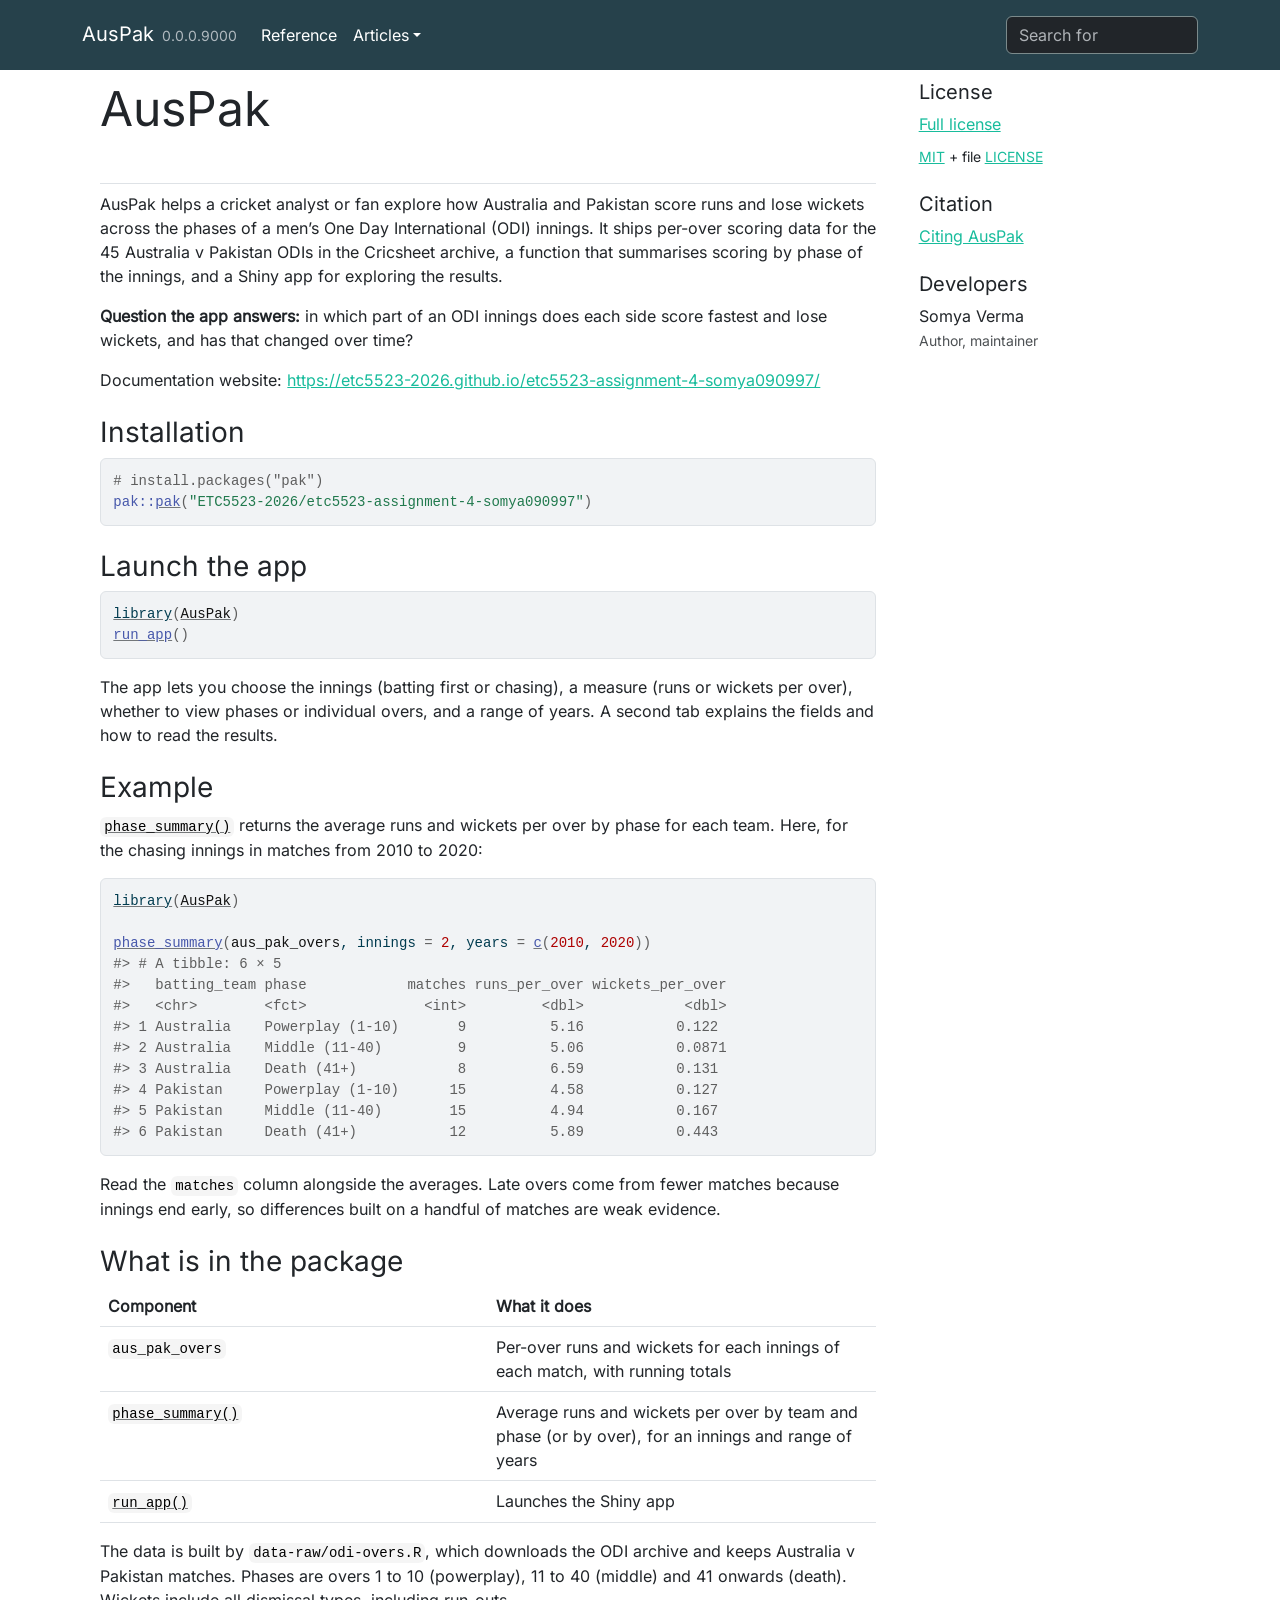
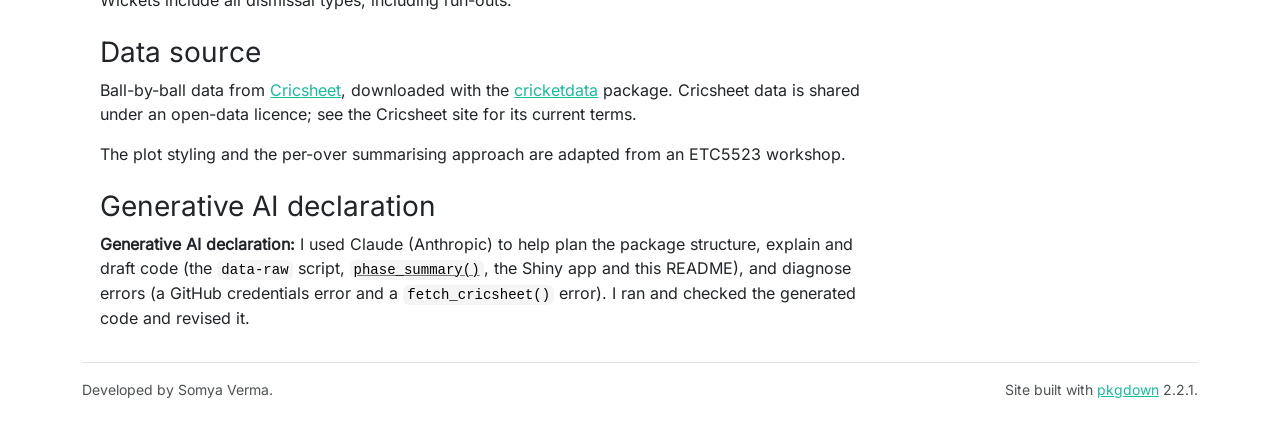
==== commit f5af69d7: "Deploying to gh-pages from @ ETC5523-2026/etc5523-assignment-4-somya090997@b2cb590eda1b38ef027d7de56" ====
--- a/index.html
+++ b/index.html
@@ -4,20 +4,23 @@
 <meta charset="UTF-8">
 <meta http-equiv="X-UA-Compatible" content="IE=edge">
 <meta name="viewport" content="width=device-width, initial-scale=1, shrink-to-fit=no">
-<title>Explore Australia v Pakistan One Day International Cricket • AusPak</title>
+<title>AusPak: Australia v Pakistan ODI scoring • AusPak</title>
 <script src="deps/jquery-3.6.0/jquery-3.6.0.min.js"></script><meta name="viewport" content="width=device-width, initial-scale=1, shrink-to-fit=no">
 <link href="deps/bootstrap-5.3.8/bootstrap.min.css" rel="stylesheet">
-<script src="deps/bootstrap-5.3.8/bootstrap.bundle.min.js"></script><link href="deps/font-awesome-6.5.2/css/all.min.css" rel="stylesheet">
+<script src="deps/bootstrap-5.3.8/bootstrap.bundle.min.js"></script><link href="deps/Inter-0.4.10/font.css" rel="stylesheet">
+<link href="deps/font-awesome-6.5.2/css/all.min.css" rel="stylesheet">
 <link href="deps/font-awesome-6.5.2/css/v4-shims.min.css" rel="stylesheet">
-<script src="deps/headroom-0.11.0/headroom.min.js"></script><script src="deps/headroom-0.11.0/jQuery.headroom.min.js"></script><script src="deps/bootstrap-toc-1.0.1/bootstrap-toc.min.js"></script><script src="deps/clipboard.js-2.0.11/clipboard.min.js"></script><script src="deps/search-1.0.0/autocomplete.jquery.min.js"></script><script src="deps/search-1.0.0/fuse.min.js"></script><script src="deps/search-1.0.0/mark.min.js"></script><!-- pkgdown --><script src="pkgdown.js"></script><meta property="og:title" content="Explore Australia v Pakistan One Day International Cricket">
-<meta name="description" content="Provides per-over scoring data for men's one-day internationals between Australia and Pakistan, a function that summarises runs and wickets by phase of an innings, and a Shiny app for comparing the two teams.">
-<meta property="og:description" content="Provides per-over scoring data for men's one-day internationals between Australia and Pakistan, a function that summarises runs and wickets by phase of an innings, and a Shiny app for comparing the two teams.">
+<script src="deps/headroom-0.11.0/headroom.min.js"></script><script src="deps/headroom-0.11.0/jQuery.headroom.min.js"></script><script src="deps/bootstrap-toc-1.0.1/bootstrap-toc.min.js"></script><script src="deps/clipboard.js-2.0.11/clipboard.min.js"></script><script src="deps/search-1.0.0/autocomplete.jquery.min.js"></script><script src="deps/search-1.0.0/fuse.min.js"></script><script src="deps/search-1.0.0/mark.min.js"></script><!-- pkgdown --><script src="pkgdown.js"></script><meta property="og:title" content="AusPak: Australia v Pakistan ODI scoring">
+<meta name="description" content="Explore how Australia and Pakistan score runs and lose wickets across the phases of a men's one-day international.
+">
+<meta property="og:description" content="Explore how Australia and Pakistan score runs and lose wickets across the phases of a men's one-day international.
+">
 </head>
 <body>
     <a href="#main" class="visually-hidden-focusable">Skip to contents</a>
 
 
-    <nav class="navbar navbar-expand-lg fixed-top bg-light" data-bs-theme="light" aria-label="Site navigation"><div class="container">
+    <nav class="navbar navbar-expand-lg fixed-top bg-primary" data-bs-theme="dark" aria-label="Site navigation"><div class="container">
 
     <a class="navbar-brand me-2" href="index.html">AusPak</a>
 
@@ -34,7 +37,8 @@
 <li class="nav-item dropdown">
   <button class="nav-link dropdown-toggle" type="button" id="dropdown-articles" data-bs-toggle="dropdown" aria-expanded="false" aria-haspopup="true">Articles</button>
   <ul class="dropdown-menu" aria-labelledby="dropdown-articles">
-<li><a class="dropdown-item" href="articles/explore-aus-pak.html">Exploring Australia v Pakistan ODI scoring with AusPak</a></li>
+<li><a class="dropdown-item" href="articles/about-the-data.html">About the data</a></li>
+    <li><a class="dropdown-item" href="articles/explore-aus-pak.html">Exploring Australia v Pakistan ODI scoring with AusPak</a></li>
   </ul>
 </li>
       </ul>
--- a/deps/Inter-0.4.10/font.css
+++ b/deps/Inter-0.4.10/font.css
@@ -0,0 +1,63 @@
+/* cyrillic-ext */
+@font-face {
+  font-family: 'Inter';
+  font-style: normal;
+  font-weight: 400;
+  font-display: swap;
+  src: url(UcCO3FwrK3iLTeHuS_nVMrMxCp50SjIw2boKoduKmMEVuLyfAZJhiI2B.woff2) format('woff2');
+  unicode-range: U+0460-052F, U+1C80-1C8A, U+20B4, U+2DE0-2DFF, U+A640-A69F, U+FE2E-FE2F;
+}
+/* cyrillic */
+@font-face {
+  font-family: 'Inter';
+  font-style: normal;
+  font-weight: 400;
+  font-display: swap;
+  src: url(UcCO3FwrK3iLTeHuS_nVMrMxCp50SjIw2boKoduKmMEVuLyfAZthiI2B.woff2) format('woff2');
+  unicode-range: U+0301, U+0400-045F, U+0490-0491, U+04B0-04B1, U+2116;
+}
+/* greek-ext */
+@font-face {
+  font-family: 'Inter';
+  font-style: normal;
+  font-weight: 400;
+  font-display: swap;
+  src: url(UcCO3FwrK3iLTeHuS_nVMrMxCp50SjIw2boKoduKmMEVuLyfAZNhiI2B.woff2) format('woff2');
+  unicode-range: U+1F00-1FFF;
+}
+/* greek */
+@font-face {
+  font-family: 'Inter';
+  font-style: normal;
+  font-weight: 400;
+  font-display: swap;
+  src: url(UcCO3FwrK3iLTeHuS_nVMrMxCp50SjIw2boKoduKmMEVuLyfAZxhiI2B.woff2) format('woff2');
+  unicode-range: U+0370-0377, U+037A-037F, U+0384-038A, U+038C, U+038E-03A1, U+03A3-03FF;
+}
+/* vietnamese */
+@font-face {
+  font-family: 'Inter';
+  font-style: normal;
+  font-weight: 400;
+  font-display: swap;
+  src: url(UcCO3FwrK3iLTeHuS_nVMrMxCp50SjIw2boKoduKmMEVuLyfAZBhiI2B.woff2) format('woff2');
+  unicode-range: U+0102-0103, U+0110-0111, U+0128-0129, U+0168-0169, U+01A0-01A1, U+01AF-01B0, U+0300-0301, U+0303-0304, U+0308-0309, U+0323, U+0329, U+1EA0-1EF9, U+20AB;
+}
+/* latin-ext */
+@font-face {
+  font-family: 'Inter';
+  font-style: normal;
+  font-weight: 400;
+  font-display: swap;
+  src: url(UcCO3FwrK3iLTeHuS_nVMrMxCp50SjIw2boKoduKmMEVuLyfAZFhiI2B.woff2) format('woff2');
+  unicode-range: U+0100-02BA, U+02BD-02C5, U+02C7-02CC, U+02CE-02D7, U+02DD-02FF, U+0304, U+0308, U+0329, U+1D00-1DBF, U+1E00-1E9F, U+1EF2-1EFF, U+2020, U+20A0-20AB, U+20AD-20C4, U+2113, U+2C60-2C7F, U+A720-A7FF;
+}
+/* latin */
+@font-face {
+  font-family: 'Inter';
+  font-style: normal;
+  font-weight: 400;
+  font-display: swap;
+  src: url(UcCO3FwrK3iLTeHuS_nVMrMxCp50SjIw2boKoduKmMEVuLyfAZ9hiA.woff2) format('woff2');
+  unicode-range: U+0000-00FF, U+0131, U+0152-0153, U+02BB-02BC, U+02C6, U+02DA, U+02DC, U+0304, U+0308, U+0329, U+2000-206F, U+20AC, U+2122, U+2191, U+2193, U+2212, U+2215, U+FEFF, U+FFFD;
+}
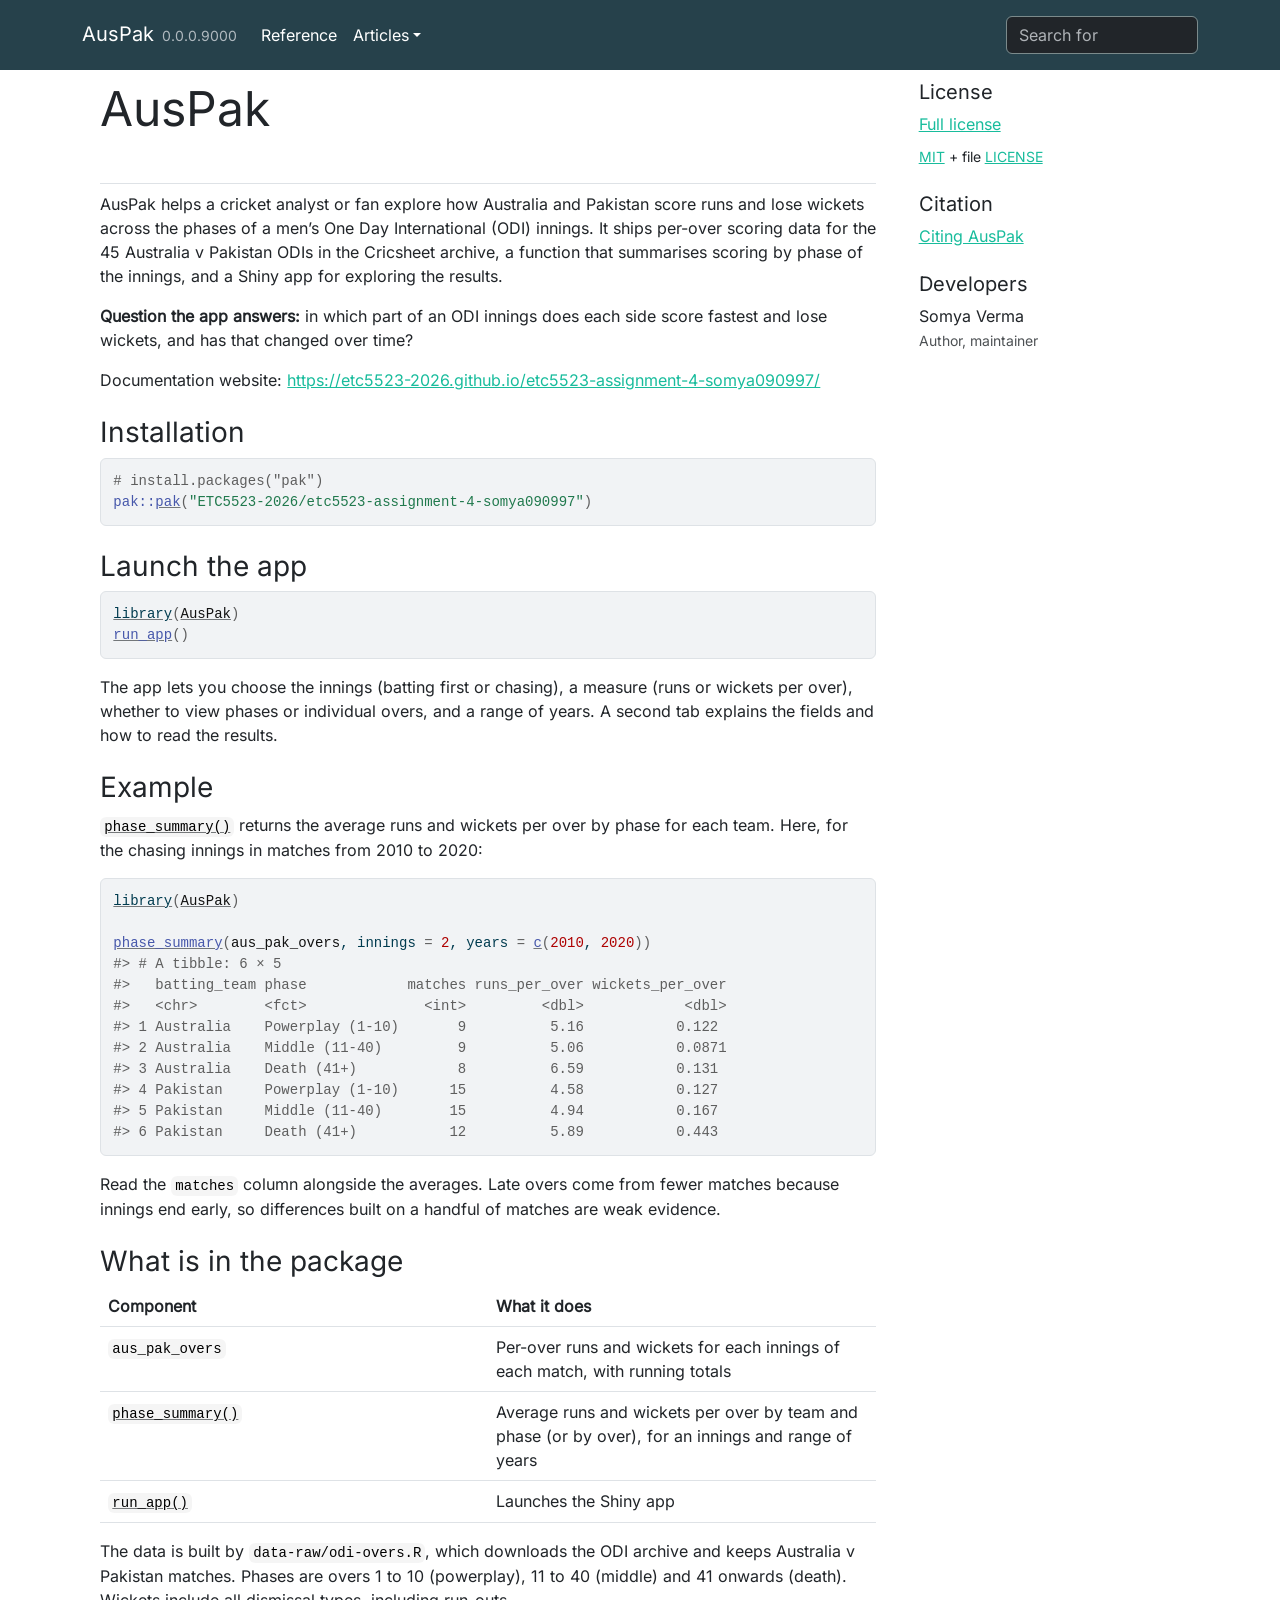
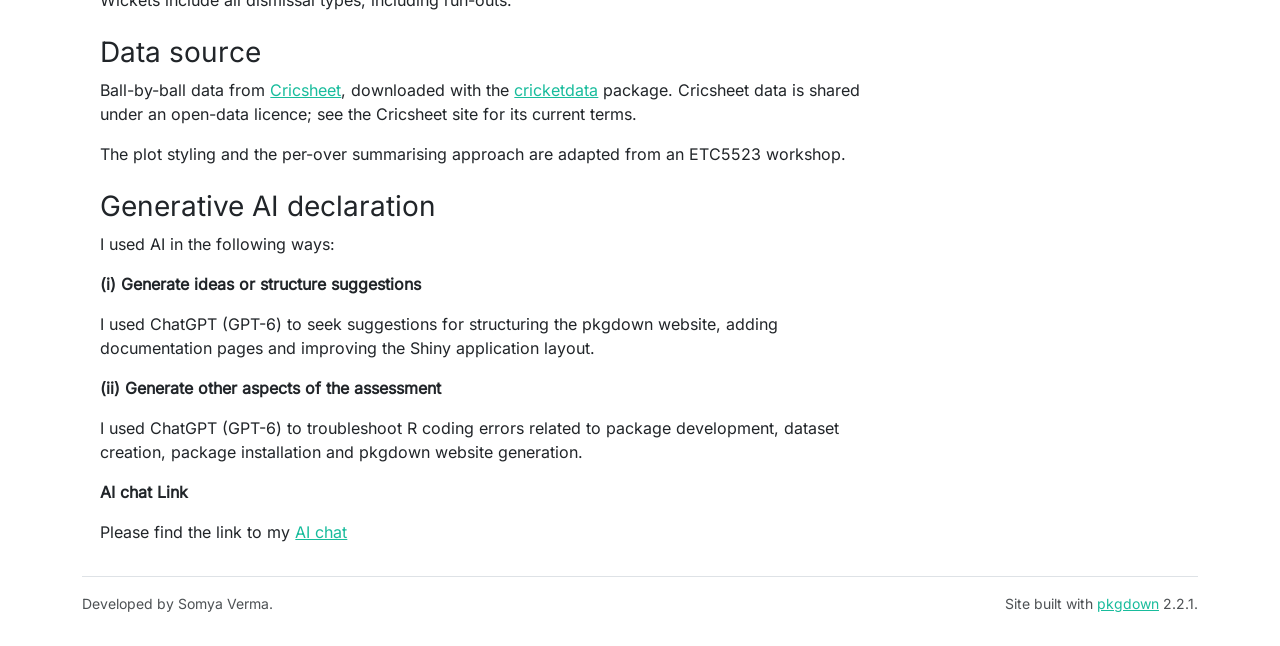
==== commit dd7876c2: "Deploying to gh-pages from @ ETC5523-2026/etc5523-assignment-4-somya090997@0d1d6cf4a8fbcf425b111571d" ====
--- a/index.html
+++ b/index.html
@@ -131,7 +131,13 @@
 <div class="section level2">
 <h2 id="generative-ai-declaration">Generative AI declaration<a class="anchor" aria-label="anchor" href="#generative-ai-declaration"></a>
 </h2>
-<p><strong>Generative AI declaration:</strong> I used Claude (Anthropic) to help plan the package structure, explain and draft code (the <code>data-raw</code> script, <code><a href="reference/phase_summary.html">phase_summary()</a></code>, the Shiny app and this README), and diagnose errors (a GitHub credentials error and a <code>fetch_cricsheet()</code> error). I ran and checked the generated code and revised it.</p>
+<p>I used AI in the following ways:</p>
+<p><strong>(i) Generate ideas or structure suggestions</strong></p>
+<p>I used ChatGPT (GPT-6) to seek suggestions for structuring the pkgdown website, adding documentation pages and improving the Shiny application layout.</p>
+<p><strong>(ii) Generate other aspects of the assessment</strong></p>
+<p>I used ChatGPT (GPT-6) to troubleshoot R coding errors related to package development, dataset creation, package installation and pkgdown website generation.</p>
+<p><strong>AI chat Link</strong></p>
+<p>Please find the link to my <a href="https://chatgpt.com/share/6ae813e4-f970-83ec-93af-a5e3c76fe81a" class="external-link">AI chat</a></p>
 </div>
 </div>
   </main><aside class="col-md-3"><div class="license">
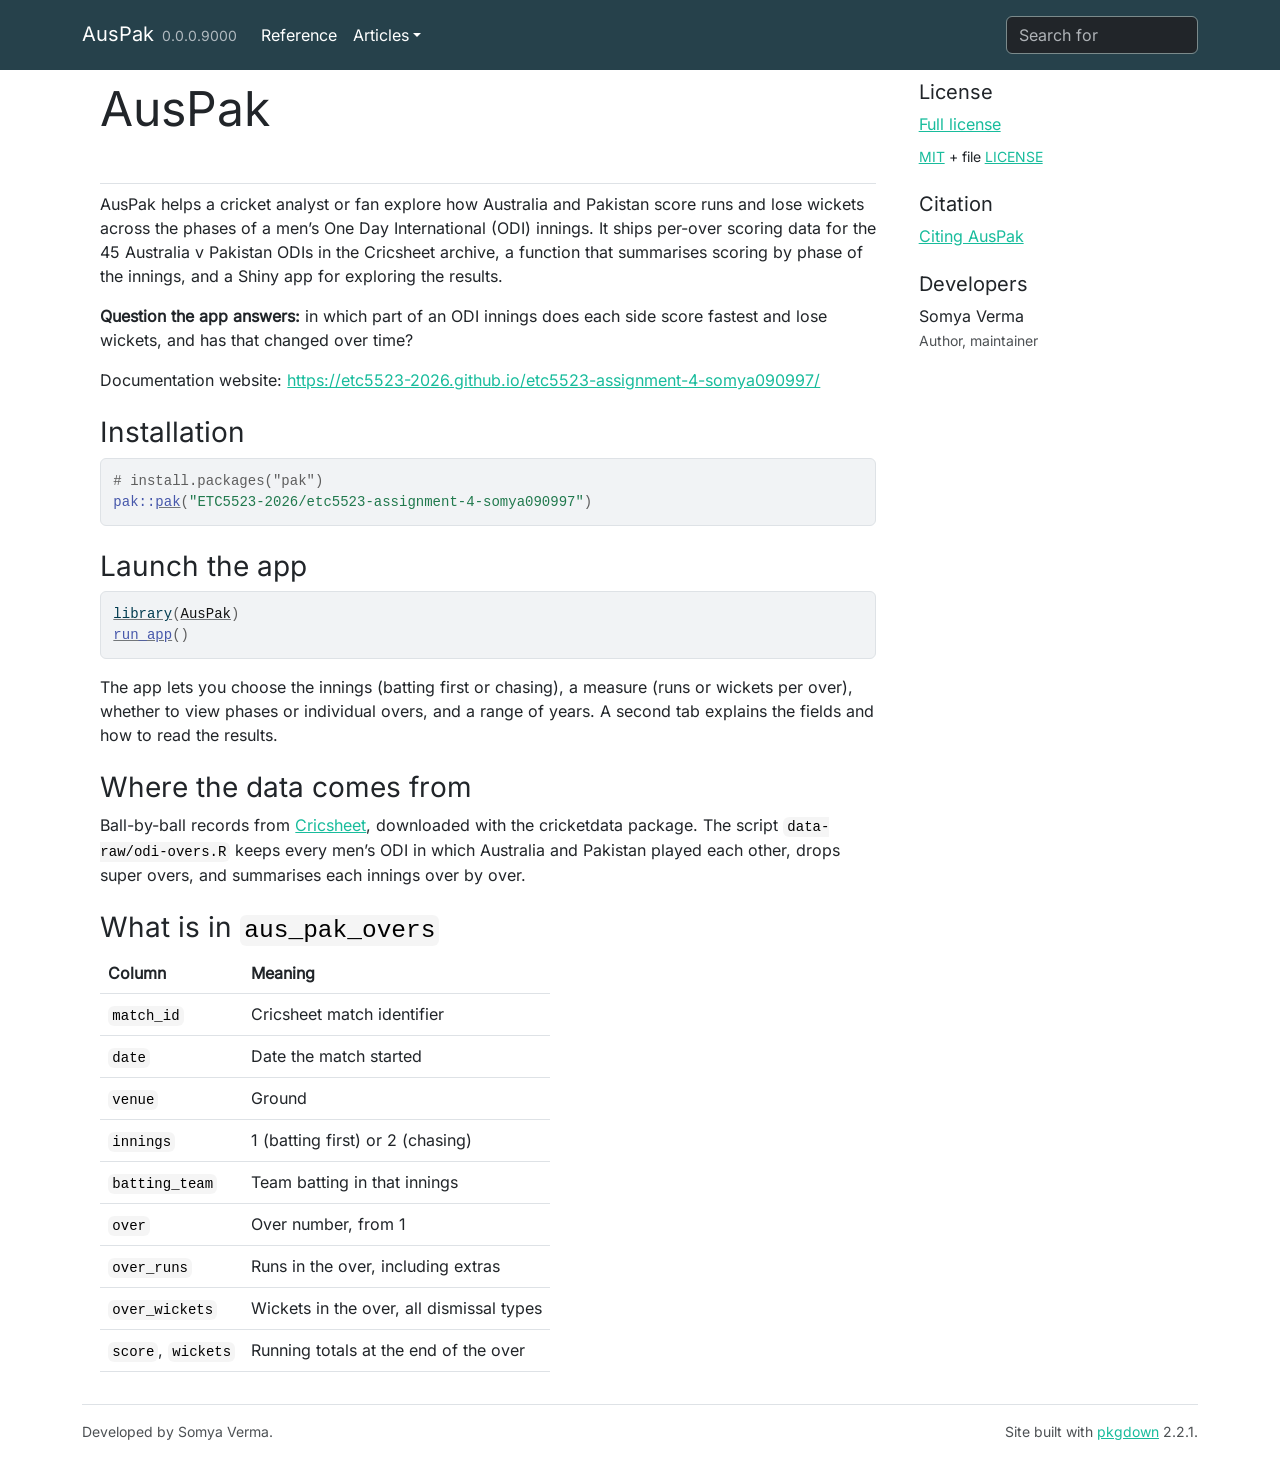
==== commit 95a39e0a: "Deploying to gh-pages from @ ETC5523-2026/etc5523-assignment-4-somya090997@d5e32a0a61b441710732f458a" ====
--- a/index.html
+++ b/index.html
@@ -73,71 +73,97 @@
 <code class="sourceCode R"><span><span class="kw"><a href="https://rdrr.io/r/base/library.html" class="external-link">library</a></span><span class="op">(</span><span class="va"><a href="https://etc5523-2026.github.io/etc5523-assignment-4-somya090997/">AusPak</a></span><span class="op">)</span></span>
 <span><span class="fu"><a href="reference/run_app.html">run_app</a></span><span class="op">(</span><span class="op">)</span></span></code></pre></div>
 <p>The app lets you choose the innings (batting first or chasing), a measure (runs or wickets per over), whether to view phases or individual overs, and a range of years. A second tab explains the fields and how to read the results.</p>
-</div>
-<div class="section level2">
-<h2 id="example">Example<a class="anchor" aria-label="anchor" href="#example"></a>
-</h2>
-<p><code><a href="reference/phase_summary.html">phase_summary()</a></code> returns the average runs and wickets per over by phase for each team. Here, for the chasing innings in matches from 2010 to 2020:</p>
-<div class="sourceCode" id="cb3"><pre class="downlit sourceCode r">
-<code class="sourceCode R"><span><span class="kw"><a href="https://rdrr.io/r/base/library.html" class="external-link">library</a></span><span class="op">(</span><span class="va"><a href="https://etc5523-2026.github.io/etc5523-assignment-4-somya090997/">AusPak</a></span><span class="op">)</span></span>
-<span></span>
-<span><span class="fu"><a href="reference/phase_summary.html">phase_summary</a></span><span class="op">(</span><span class="va">aus_pak_overs</span>, innings <span class="op">=</span> <span class="fl">2</span>, years <span class="op">=</span> <span class="fu"><a href="https://rdrr.io/r/base/c.html" class="external-link">c</a></span><span class="op">(</span><span class="fl">2010</span>, <span class="fl">2020</span><span class="op">)</span><span class="op">)</span></span>
-<span><span class="co">#&gt; # A tibble: 6 × 5</span></span>
-<span><span class="co">#&gt;   batting_team phase            matches runs_per_over wickets_per_over</span></span>
-<span><span class="co">#&gt;   &lt;chr&gt;        &lt;fct&gt;              &lt;int&gt;         &lt;dbl&gt;            &lt;dbl&gt;</span></span>
-<span><span class="co">#&gt; 1 Australia    Powerplay (1-10)       9          5.16           0.122 </span></span>
-<span><span class="co">#&gt; 2 Australia    Middle (11-40)         9          5.06           0.0871</span></span>
-<span><span class="co">#&gt; 3 Australia    Death (41+)            8          6.59           0.131 </span></span>
-<span><span class="co">#&gt; 4 Pakistan     Powerplay (1-10)      15          4.58           0.127 </span></span>
-<span><span class="co">#&gt; 5 Pakistan     Middle (11-40)        15          4.94           0.167 </span></span>
-<span><span class="co">#&gt; 6 Pakistan     Death (41+)           12          5.89           0.443</span></span></code></pre></div>
-<p>Read the <code>matches</code> column alongside the averages. Late overs come from fewer matches because innings end early, so differences built on a handful of matches are weak evidence.</p>
-</div>
-<div class="section level2">
-<h2 id="what-is-in-the-package">What is in the package<a class="anchor" aria-label="anchor" href="#what-is-in-the-package"></a>
+<!-- ## Example -->
+<!-- `phase_summary()` returns the average runs and wickets per over by phase for -->
+<!-- each team. Here, for the chasing innings in matches from 2010 to 2020: -->
+<!-- ```{r example} -->
+<!-- library(AusPak) -->
+<!-- phase_summary(aus_pak_overs, innings = 2, years = c(2010, 2020)) -->
+<!-- ``` -->
+<!-- Read the `matches` column alongside the averages. Late overs come from -->
+<!-- fewer matches because innings end early, so differences built on a handful of -->
+<!-- matches are weak evidence. -->
+<!-- ## What is in the package -->
+<!-- | Component | What it does | -->
+<!-- |---|---| -->
+<!-- | `aus_pak_overs` | Per-over runs and wickets for each innings of each match, with running totals | -->
+<!-- | `phase_summary()` | Average runs and wickets per over by team and phase (or by over), for an innings and range of years | -->
+<!-- | `run_app()` | Launches the Shiny app | -->
+<!-- The data is built by `data-raw/odi-overs.R`, which downloads the ODI archive -->
+<!-- and keeps Australia v Pakistan matches. Phases are overs 1 to 10 (powerplay), -->
+<!-- 11 to 40 (middle) and 41 onwards (death). Wickets include all dismissal -->
+<!-- types, including run-outs. -->
+<!-- ## Data source -->
+<!-- Ball-by-ball data from [Cricsheet](https://cricsheet.org), downloaded with -->
+<!-- the [cricketdata](https://pkg.robjhyndman.com/cricketdata/) package. Cricsheet -->
+<!-- data is shared under an open-data licence; see the Cricsheet site for its -->
+<!-- current terms. -->
+<!-- The plot styling and the per-over summarising approach are adapted from an -->
+<!-- ETC5523 workshop. -->
+<!-- ## Generative AI declaration -->
+<!-- I used AI in the following ways: -->
+<!-- **(i) Generate ideas or structure suggestions** -->
+<!-- I used ChatGPT (GPT-6) to seek suggestions for structuring the pkgdown website, adding documentation pages and improving the Shiny application layout. -->
+<!-- **(ii) Generate other aspects of the assessment** -->
+<!-- I used ChatGPT (GPT-6) to troubleshoot R coding errors related to package development, dataset creation, package installation and pkgdown website generation. -->
+<!-- **AI chat Link** -->
+<!-- Please find the link to my [AI chat](https://chatgpt.com/share/6ae813e4-f970-83ec-93af-a5e3c76fe81a) -->
+</div>
+<div class="section level2">
+<h2 id="where-the-data-comes-from">Where the data comes from<a class="anchor" aria-label="anchor" href="#where-the-data-comes-from"></a>
+</h2>
+<p>Ball-by-ball records from <a href="https://cricsheet.org" class="external-link">Cricsheet</a>, downloaded with the cricketdata package. The script <code>data-raw/odi-overs.R</code> keeps every men’s ODI in which Australia and Pakistan played each other, drops super overs, and summarises each innings over by over.</p>
+</div>
+<div class="section level2">
+<h2 id="what-is-in-aus_pak_overs">What is in <code>aus_pak_overs</code>
+<a class="anchor" aria-label="anchor" href="#what-is-in-aus_pak_overs"></a>
 </h2>
 <table class="table">
-<colgroup>
-<col width="50%">
-<col width="50%">
-</colgroup>
 <thead><tr>
-<th>Component</th>
-<th>What it does</th>
+<th>Column</th>
+<th>Meaning</th>
 </tr></thead>
 <tbody>
 <tr>
-<td><code>aus_pak_overs</code></td>
-<td>Per-over runs and wickets for each innings of each match, with running totals</td>
-</tr>
-<tr>
-<td><code><a href="reference/phase_summary.html">phase_summary()</a></code></td>
-<td>Average runs and wickets per over by team and phase (or by over), for an innings and range of years</td>
-</tr>
-<tr>
-<td><code><a href="reference/run_app.html">run_app()</a></code></td>
-<td>Launches the Shiny app</td>
+<td><code>match_id</code></td>
+<td>Cricsheet match identifier</td>
+</tr>
+<tr>
+<td><code>date</code></td>
+<td>Date the match started</td>
+</tr>
+<tr>
+<td><code>venue</code></td>
+<td>Ground</td>
+</tr>
+<tr>
+<td><code>innings</code></td>
+<td>1 (batting first) or 2 (chasing)</td>
+</tr>
+<tr>
+<td><code>batting_team</code></td>
+<td>Team batting in that innings</td>
+</tr>
+<tr>
+<td><code>over</code></td>
+<td>Over number, from 1</td>
+</tr>
+<tr>
+<td><code>over_runs</code></td>
+<td>Runs in the over, including extras</td>
+</tr>
+<tr>
+<td><code>over_wickets</code></td>
+<td>Wickets in the over, all dismissal types</td>
+</tr>
+<tr>
+<td>
+<code>score</code>, <code>wickets</code>
+</td>
+<td>Running totals at the end of the over</td>
 </tr>
 </tbody>
 </table>
-<p>The data is built by <code>data-raw/odi-overs.R</code>, which downloads the ODI archive and keeps Australia v Pakistan matches. Phases are overs 1 to 10 (powerplay), 11 to 40 (middle) and 41 onwards (death). Wickets include all dismissal types, including run-outs.</p>
-</div>
-<div class="section level2">
-<h2 id="data-source">Data source<a class="anchor" aria-label="anchor" href="#data-source"></a>
-</h2>
-<p>Ball-by-ball data from <a href="https://cricsheet.org" class="external-link">Cricsheet</a>, downloaded with the <a href="https://pkg.robjhyndman.com/cricketdata/" class="external-link">cricketdata</a> package. Cricsheet data is shared under an open-data licence; see the Cricsheet site for its current terms.</p>
-<p>The plot styling and the per-over summarising approach are adapted from an ETC5523 workshop.</p>
-</div>
-<div class="section level2">
-<h2 id="generative-ai-declaration">Generative AI declaration<a class="anchor" aria-label="anchor" href="#generative-ai-declaration"></a>
-</h2>
-<p>I used AI in the following ways:</p>
-<p><strong>(i) Generate ideas or structure suggestions</strong></p>
-<p>I used ChatGPT (GPT-6) to seek suggestions for structuring the pkgdown website, adding documentation pages and improving the Shiny application layout.</p>
-<p><strong>(ii) Generate other aspects of the assessment</strong></p>
-<p>I used ChatGPT (GPT-6) to troubleshoot R coding errors related to package development, dataset creation, package installation and pkgdown website generation.</p>
-<p><strong>AI chat Link</strong></p>
-<p>Please find the link to my <a href="https://chatgpt.com/share/6ae813e4-f970-83ec-93af-a5e3c76fe81a" class="external-link">AI chat</a></p>
 </div>
 </div>
   </main><aside class="col-md-3"><div class="license">
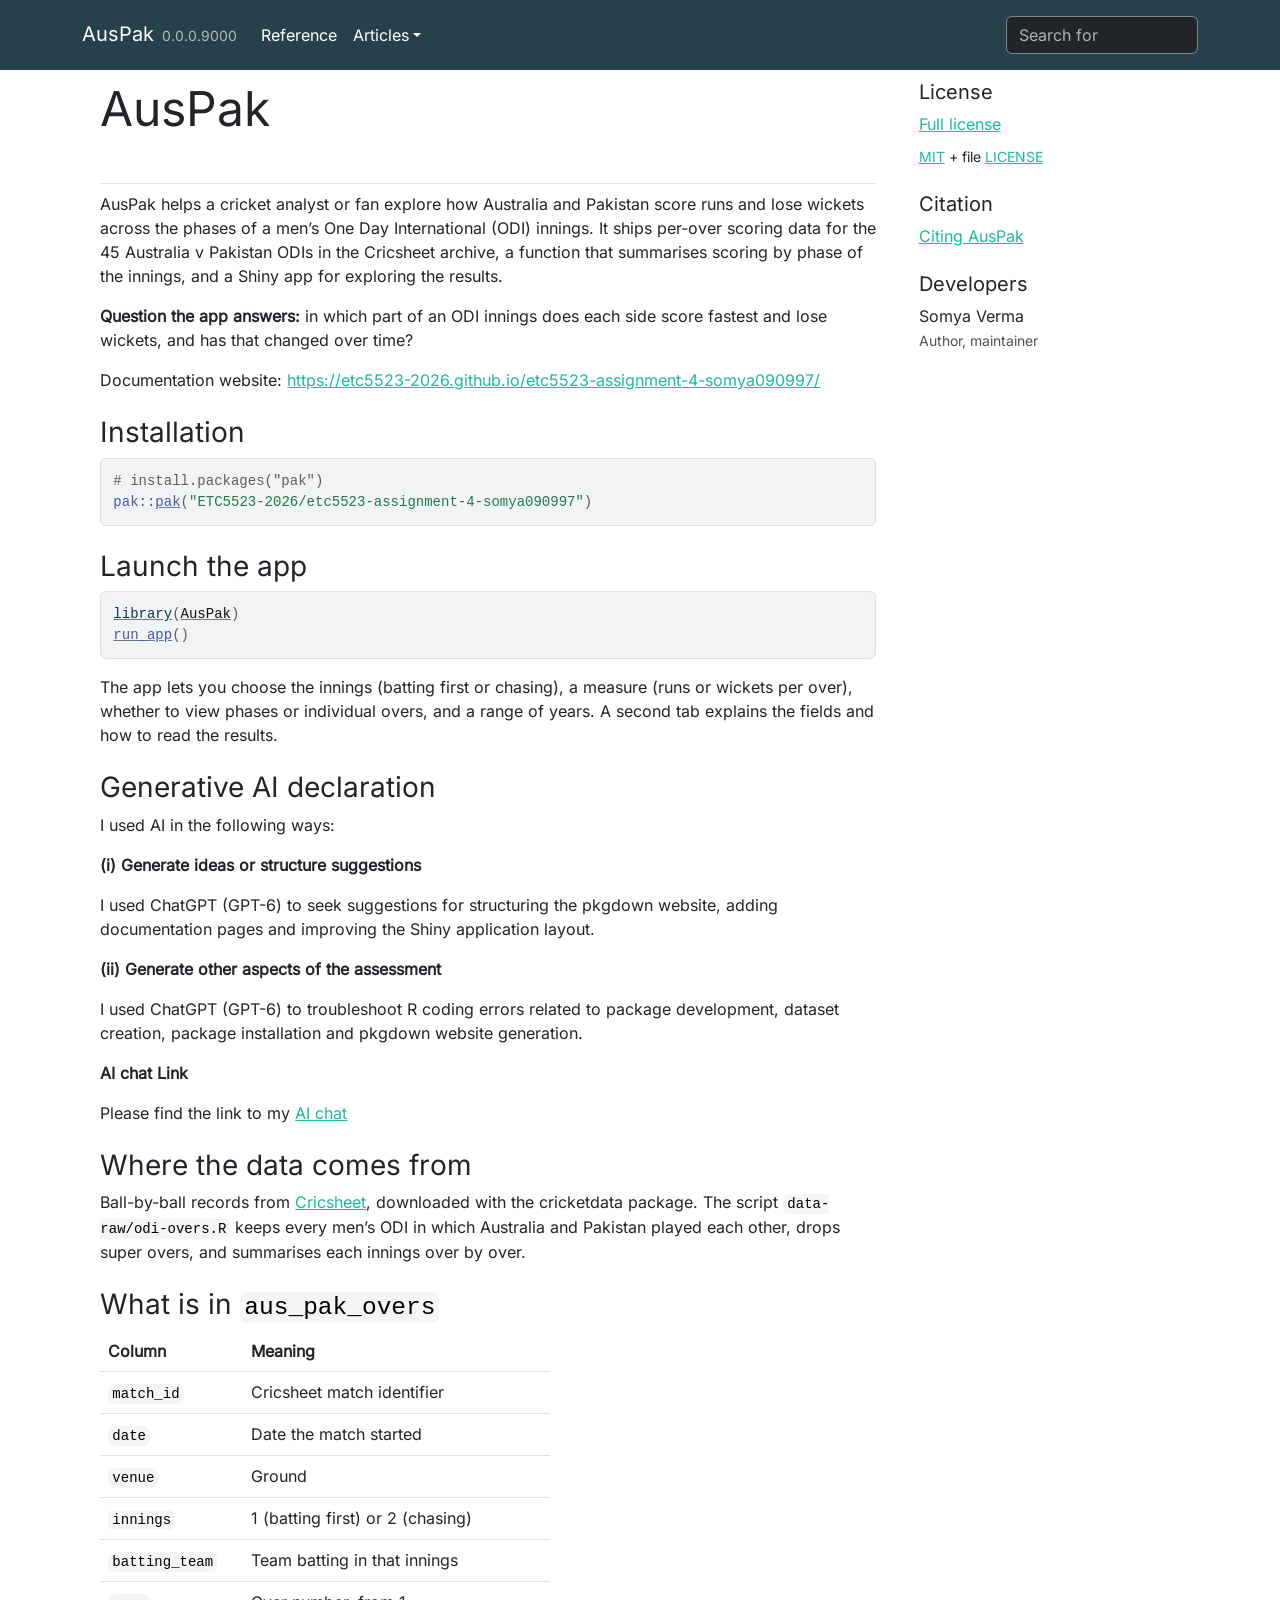
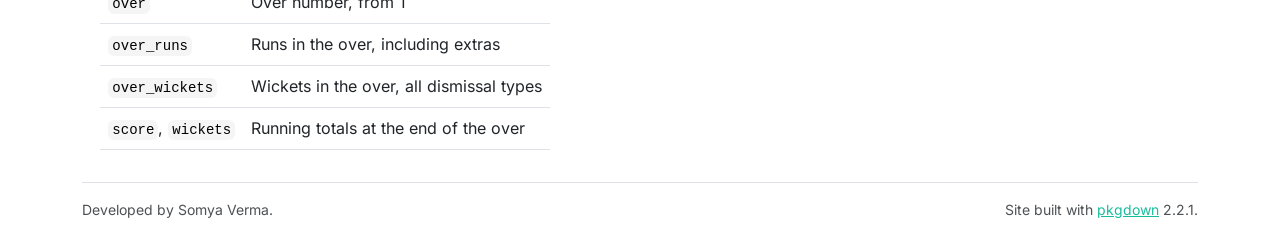
==== commit a9d0dbe3: "Deploying to gh-pages from @ ETC5523-2026/etc5523-assignment-4-somya090997@affc26eb6b1787224afa7a676" ====
--- a/index.html
+++ b/index.html
@@ -100,14 +100,17 @@
 <!-- current terms. -->
 <!-- The plot styling and the per-over summarising approach are adapted from an -->
 <!-- ETC5523 workshop. -->
-<!-- ## Generative AI declaration -->
-<!-- I used AI in the following ways: -->
-<!-- **(i) Generate ideas or structure suggestions** -->
-<!-- I used ChatGPT (GPT-6) to seek suggestions for structuring the pkgdown website, adding documentation pages and improving the Shiny application layout. -->
-<!-- **(ii) Generate other aspects of the assessment** -->
-<!-- I used ChatGPT (GPT-6) to troubleshoot R coding errors related to package development, dataset creation, package installation and pkgdown website generation. -->
-<!-- **AI chat Link** -->
-<!-- Please find the link to my [AI chat](https://chatgpt.com/share/6ae813e4-f970-83ec-93af-a5e3c76fe81a) -->
+</div>
+<div class="section level2">
+<h2 id="generative-ai-declaration">Generative AI declaration<a class="anchor" aria-label="anchor" href="#generative-ai-declaration"></a>
+</h2>
+<p>I used AI in the following ways:</p>
+<p><strong>(i) Generate ideas or structure suggestions</strong></p>
+<p>I used ChatGPT (GPT-6) to seek suggestions for structuring the pkgdown website, adding documentation pages and improving the Shiny application layout.</p>
+<p><strong>(ii) Generate other aspects of the assessment</strong></p>
+<p>I used ChatGPT (GPT-6) to troubleshoot R coding errors related to package development, dataset creation, package installation and pkgdown website generation.</p>
+<p><strong>AI chat Link</strong></p>
+<p>Please find the link to my <a href="https://chatgpt.com/share/6ae813e4-f970-83ec-93af-a5e3c76fe81a" class="external-link">AI chat</a></p>
 </div>
 <div class="section level2">
 <h2 id="where-the-data-comes-from">Where the data comes from<a class="anchor" aria-label="anchor" href="#where-the-data-comes-from"></a>
